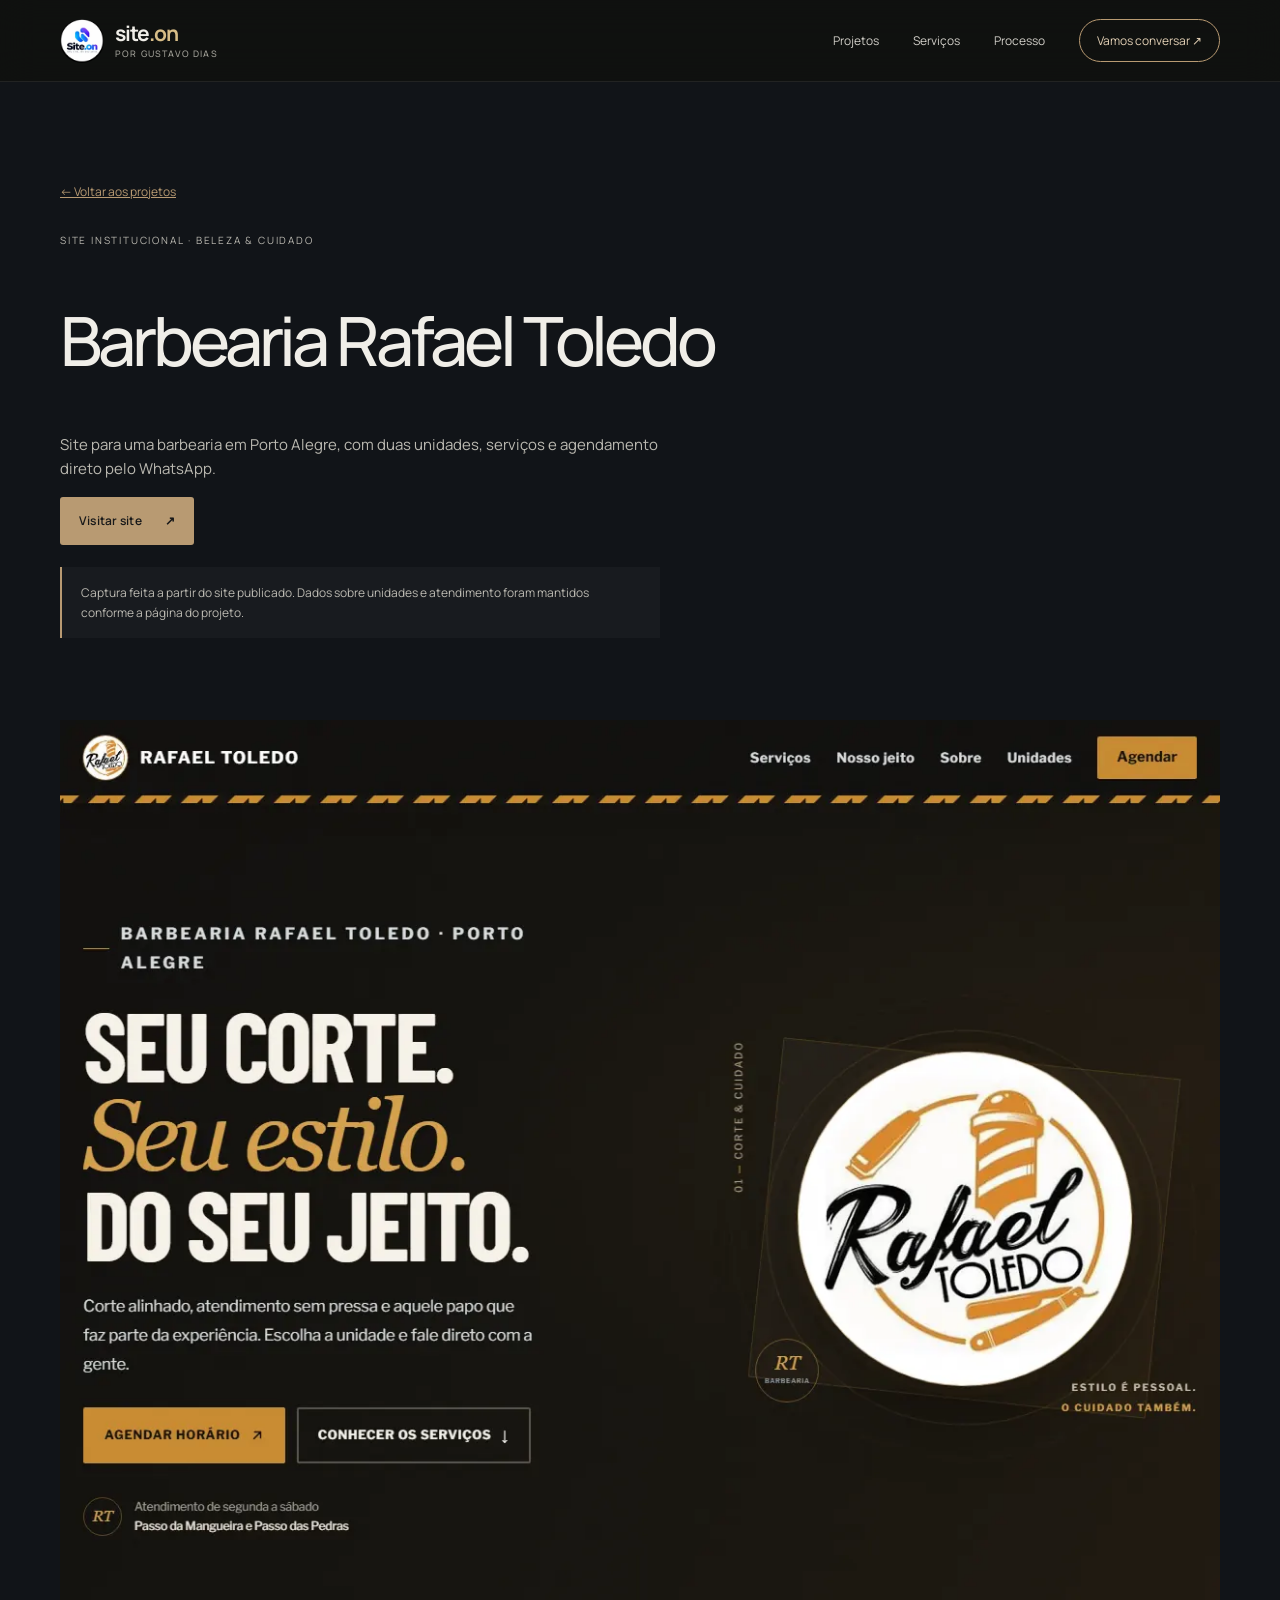
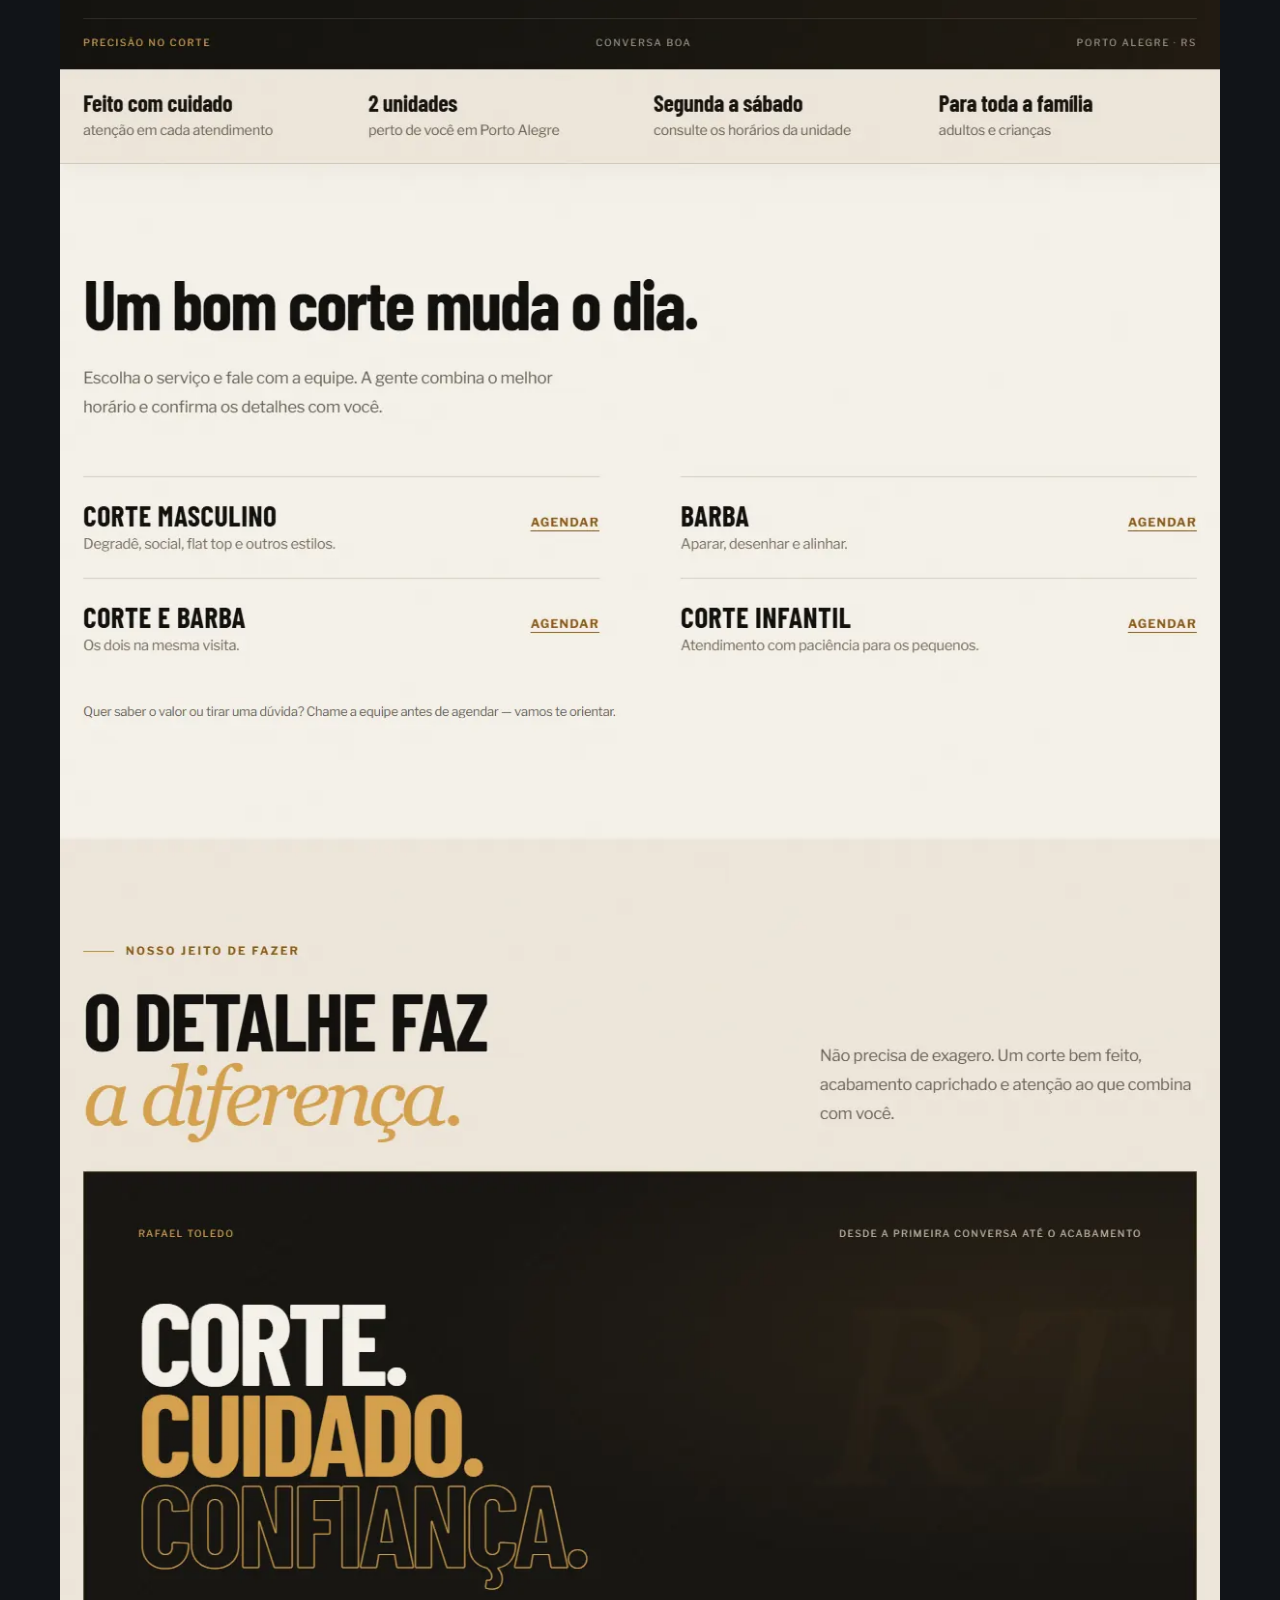
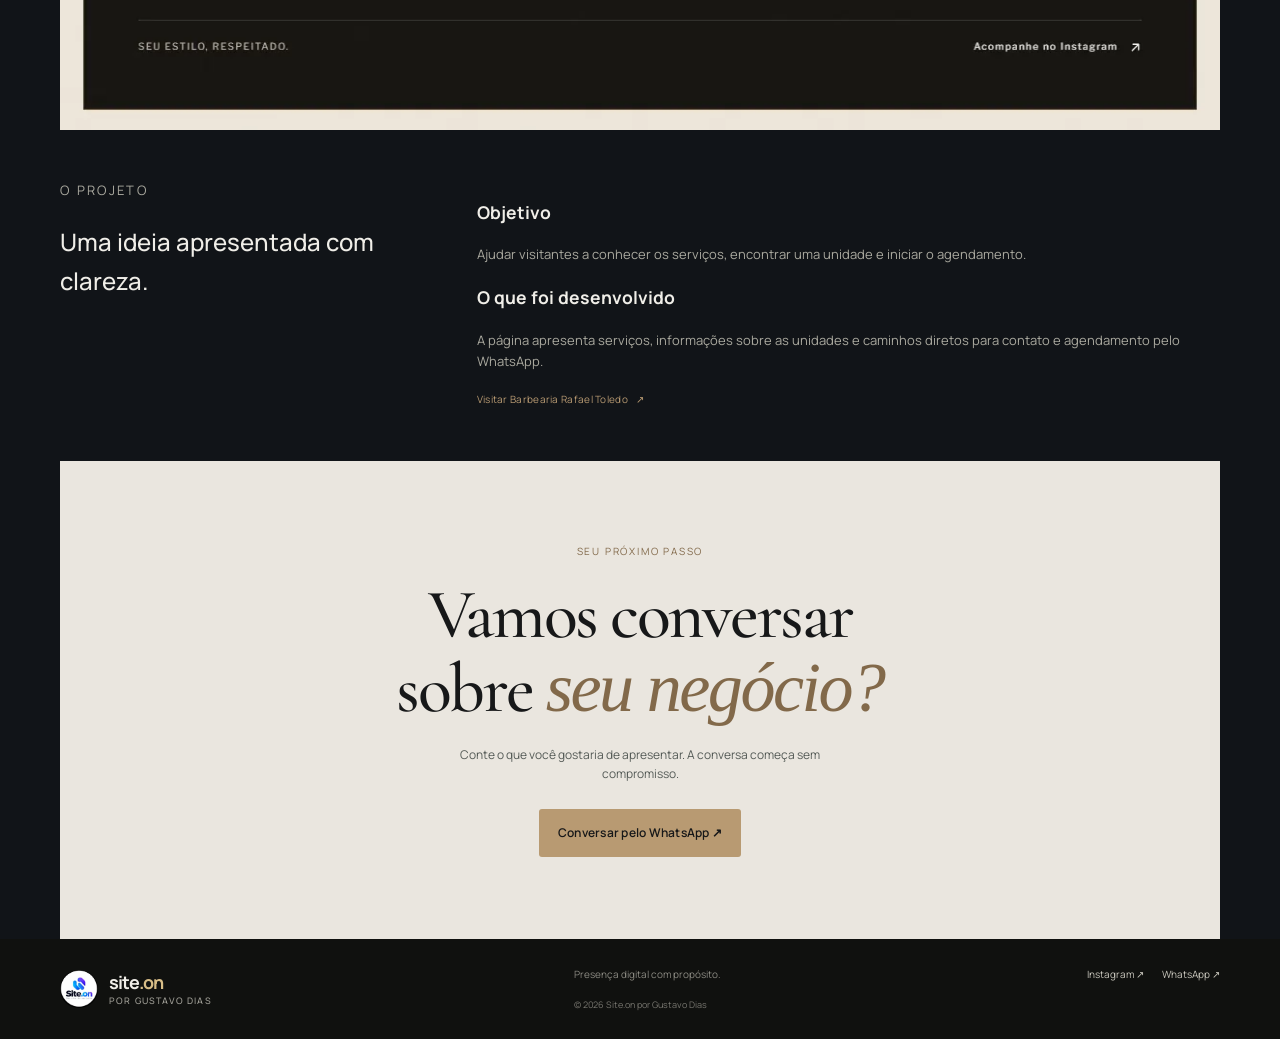
==== projetos/barbearia-rafael-toledo/index.html @ c10a837b "Update portfolio projects and visual direction" ====
<!doctype html>
<html lang="pt-BR"><head><meta charset="utf-8"><meta name="viewport" content="width=device-width,initial-scale=1"><meta name="theme-color" content="#111418"><meta name="description" content="Site para uma barbearia em Porto Alegre, com duas unidades, serviços e agendamento direto pelo WhatsApp."><meta property="og:title" content="Barbearia Rafael Toledo — Site.on por Gustavo Dias"><meta property="og:image" content="../../img/portfolio-barbearia.webp"><title>Barbearia Rafael Toledo — Site.on por Gustavo Dias</title><link rel="icon" href="../../img/logo.webp" type="image/webp"><link rel="stylesheet" href="../../css/style.css"><link rel="stylesheet" href="../../css/premium.css"></head>
<body><a class="skip" href="#conteudo">Pular para o conteúdo</a><header class="header"><div class="container nav"><a class="brand" href="../../" aria-label="Site.on por Gustavo Dias, início"><img src="../../img/logo.webp" alt="" width="44" height="44"><span>site<span class="accent">.on</span><small>por Gustavo Dias</small></span></a><button class="menu-toggle" aria-expanded="false" aria-controls="navigation">Menu <span aria-hidden="true">☰</span></button><nav id="navigation" aria-label="Navegação principal"><a href="../../#projetos">Projetos</a><a href="../../#servicos">Serviços</a><a href="../../#processo">Processo</a><a class="nav-cta" href="https://wa.me/5551995118200?text=Ol%C3%A1%2C%20Gustavo!%20Quero%20conversar%20sobre%20um%20site." target="_blank" rel="noopener">Vamos conversar ↗</a></nav></div></header>
<main id="conteudo"><section class="detail-hero"><div class="container"><a class="detail-back" href="../../#projetos">← Voltar aos projetos</a><p class="eyebrow">Site institucional · beleza &amp; cuidado</p><h1>Barbearia Rafael Toledo</h1><p>Site para uma barbearia em Porto Alegre, com duas unidades, serviços e agendamento direto pelo WhatsApp.</p><a class="button button-light" href="https://gusdias-coder.github.io/barbearia-rafael-toledo/" target="_blank" rel="noopener noreferrer">Visitar site <span aria-hidden="true">↗</span></a><p class="detail-note">Captura feita a partir do site publicado. Dados sobre unidades e atendimento foram mantidos conforme a página do projeto.</p></div></section><div class="container"><img class="detail-image" src="../../img/portfolio-barbearia.webp" alt="Captura da página da Barbearia Rafael Toledo: Seu corte. Seu estilo. Do seu jeito." loading="eager"><section class="detail-info"><div><p class="eyebrow">O projeto</p><h2>Uma ideia apresentada com clareza.</h2></div><div><h3>Objetivo</h3><p>Ajudar visitantes a conhecer os serviços, encontrar uma unidade e iniciar o agendamento.</p><h3>O que foi desenvolvido</h3><p>A página apresenta serviços, informações sobre as unidades e caminhos diretos para contato e agendamento pelo WhatsApp.</p><a class="text-link" href="https://gusdias-coder.github.io/barbearia-rafael-toledo/" target="_blank" rel="noopener noreferrer">Visitar Barbearia Rafael Toledo <span aria-hidden="true">↗</span></a></div></section><section class="contact"><div class="contact-inner"><p class="eyebrow">Seu próximo passo</p><h2>Vamos conversar<br>sobre <em>seu negócio?</em></h2><p>Conte o que você gostaria de apresentar. A conversa começa sem compromisso.</p><a class="button button-light" href="https://wa.me/5551995118200?text=Ol%C3%A1%2C%20Gustavo!%20Vi%20um%20projeto%20do%20seu%20portf%C3%B3lio%20e%20quero%20conversar%20sobre%20um%20site." target="_blank" rel="noopener">Conversar pelo WhatsApp ↗</a></div></section></div></main><footer class="footer"><div class="container footer-row"><a class="brand" href="../../"><img src="../../img/logo.webp" alt="" width="38" height="38"><span>site<span class="accent">.on</span><small>por Gustavo Dias</small></span></a><p>Presença digital com propósito.</p><div><a href="https://instagram.com/usesite.on" target="_blank" rel="noopener">Instagram ↗</a><a href="https://wa.me/5551995118200" target="_blank" rel="noopener">WhatsApp ↗</a></div><small>© <span id="year"></span> Site.on por Gustavo Dias</small></div></footer><script src="../../js/main.js" defer></script></body></html>
---- css/style.css ----
@font-face{font-family:Jakarta;src:url('../fonts/plus-jakarta-sans-latin.woff2') format('woff2');font-display:swap}*{box-sizing:border-box}html{scroll-behavior:smooth;scroll-padding-top:92px}body{margin:0;background:#10110f;color:#f0eee8;font-family:Jakarta,Arial,sans-serif;font-size:15px;line-height:1.65;-webkit-font-smoothing:antialiased}a{color:inherit}img{display:block;max-width:100%}.container{width:min(1160px,calc(100% - 48px));margin-inline:auto}.skip{position:absolute;left:12px;top:-60px;z-index:20;background:#fff;color:#111;padding:12px}.skip:focus{top:12px}.header{height:82px;position:sticky;top:0;z-index:10;background:rgba(16,17,15,.9);backdrop-filter:blur(18px);border-bottom:1px solid rgba(255,255,255,.08)}.nav{height:100%;display:flex;align-items:center;justify-content:space-between}.brand{display:flex;gap:11px;align-items:center;text-decoration:none;font-size:21px;font-weight:700;line-height:1.05;letter-spacing:-1px}.brand img{object-fit:contain;border-radius:50%}.brand small{display:block;margin-top:5px;color:#a09f97;font-size:9px;font-weight:500;letter-spacing:.13em;text-transform:uppercase}.accent{color:#d7bd87}.nav nav{display:flex;align-items:center;gap:34px}.nav nav a{text-decoration:none;color:#d2d0c9;font-size:12px}.nav nav a:hover,.footer a:hover,.text-link:hover{color:#d8c092}.nav nav .nav-cta{border:1px solid rgba(215,189,135,.6);border-radius:40px;padding:11px 17px;color:#ead8b6}.menu-toggle{display:none;background:none;border:0;color:white;font:inherit}.hero{position:relative;overflow:hidden;padding:86px 0 24px;background:radial-gradient(ellipse at 82% 37%,rgba(185,159,111,.11),transparent 32%),linear-gradient(145deg,#10110f 50%,#151611)}.hero-grid{min-height:510px;display:grid;grid-template-columns:1fr .88fr;align-items:center;gap:32px}.hero-copy{padding:24px 0 54px;max-width:570px}.eyebrow{font-size:10px;letter-spacing:.18em;text-transform:uppercase;color:#cbb788;margin:0 0 20px}.pulse{display:inline-block;width:7px;height:7px;margin-right:8px;border-radius:50%;background:#d3bd8e;box-shadow:0 0 12px #d3bd8e}.hero h1,.section h2,.contact h2{font-size:clamp(45px,6.2vw,77px);letter-spacing:-.065em;line-height:1.04;font-weight:500;margin:0;max-width:660px}.hero h1 em,.contact h2 em{font-family:Georgia,serif;font-weight:400;color:#d4bb89}.intro{max-width:485px;color:#c4c2ba;font-size:16px;line-height:1.8;margin:25px 0 28px}.actions{display:flex;align-items:center;gap:13px}.button{display:inline-flex;align-items:center;gap:23px;text-decoration:none;font-size:12px;font-weight:600;letter-spacing:.02em;border-radius:3px;padding:14px 19px;transition:transform .2s,background .2s}.button:hover{transform:translateY(-2px)}.button-light{background:#d8c294;color:#171713}.button-light:hover{background:#e5d4ad}.button-quiet{border:1px solid rgba(255,255,255,.2);color:#efede5}.micro{font-size:10px;color:#8e8d86;margin-top:18px}.hero-art{height:450px;position:relative}.art-orbit{position:absolute;width:370px;height:370px;border:1px solid rgba(217,194,148,.16);border-radius:50%;top:42px;left:50%;transform:translateX(-50%)}.art-orbit:before,.art-orbit:after{content:"";position:absolute;border:1px solid rgba(217,194,148,.12);border-radius:50%;inset:25px}.art-orbit:after{inset:54px}.art-note{position:absolute;z-index:2;top:121px;left:12%;width:265px;height:220px;padding:25px;background:#d6c198;color:#191915;box-shadow:0 22px 70px #0008;transform:rotate(-5deg);display:flex;flex-direction:column;justify-content:center}.note-kicker{font-size:8px;letter-spacing:.17em}.art-note strong{font-family:Georgia,serif;font-size:27px;line-height:1.1;margin-top:14px;letter-spacing:-.04em}.note-line{height:1px;background:#8b7955;width:35px;margin:16px 0 9px}.art-note small{font-size:8px;color:#4e483a}.art-screen{position:absolute;z-index:3;margin:0;width:132px;height:244px;overflow:hidden;border:5px solid #171816;border-radius:12px;box-shadow:0 20px 55px #0009;background:#282925}.art-screen img{width:100%;height:100%;object-fit:cover;object-position:top}.screen-one{right:7%;top:33px;transform:rotate(8deg)}.screen-two{right:0;bottom:8px;transform:rotate(-4deg)}.art-index{position:absolute;left:13%;bottom:29px;font-size:9px;letter-spacing:.2em;color:#9d967f}.hero-foot{display:flex;justify-content:space-between;border-top:1px solid #ffffff19;padding-top:18px;font-size:10px;color:#a7a69e}.hero-foot a{text-decoration:none;color:#d6c294}.intro-strip{background:#e8e4d9;color:#201f1b;padding:40px 0}.strip-grid{display:grid;grid-template-columns:1fr 1fr;align-items:center;gap:70px}.strip-grid p:first-child{font-family:Georgia,serif;font-size:27px;line-height:1.24;margin:0}.strip-grid p:first-child strong{font-weight:400;color:#82704f}.strip-grid p:last-child{font-size:13px;max-width:490px;margin:0;color:#5d5a51}.section{padding:100px 0}.section-head{display:flex;justify-content:space-between;align-items:end;gap:50px;margin-bottom:42px}.section-head .eyebrow{margin-bottom:14px}.section h2{font-size:clamp(38px,5vw,57px)}.section-head>p{max-width:340px;color:#aaa9a1;font-size:13px;margin:0 0 4px}.project-grid{display:grid;grid-template-columns:repeat(3,1fr);gap:42px 24px}.project-card{min-width:0}.project-image{height:320px;position:relative;overflow:hidden;display:block;text-decoration:none;background:#282722}.project-image:after{content:"";position:absolute;inset:0;background:linear-gradient(0deg,#1118,transparent 45%);pointer-events:none}.project-image img{width:100%;height:100%;object-fit:cover;object-position:top;transition:transform .5s}.project-image:hover img{transform:scale(1.035)}.tone-sand{background:#d5cab5}.tone-pink{background:#d7a7b5}.tone-olive{background:#77745d}.tone-blue{background:#968777}.tone-mono{background:#d5d4cf}.image-tag{position:absolute;z-index:2;left:17px;bottom:16px;color:white;font-size:9px;letter-spacing:.1em;text-transform:uppercase}.image-arrow{position:absolute;z-index:2;right:15px;top:15px;width:32px;height:32px;border-radius:50%;background:#f1eee6;color:#181915;display:grid;place-items:center}.project-meta{display:flex;justify-content:space-between;color:#bba77c;font-size:9px;letter-spacing:.1em;text-transform:uppercase;margin-top:17px}.project-meta span:last-child{color:#77766f}.project-card h3{font-size:20px;font-weight:500;letter-spacing:-.04em;margin:8px 0 4px}.project-card p{font-size:12px;color:#a9a8a0;line-height:1.7;max-width:340px;min-height:42px;margin:0 0 12px}.text-link{font-size:10px;text-decoration:none;color:#d5c194;letter-spacing:.03em}.text-link span{padding-left:6px}.caption{font-size:10px;color:#75756e;margin-top:25px}.promise{background:#1a1b17}.promise-grid{display:grid;grid-template-columns:.85fr 1.15fr;gap:100px}.body-copy{color:#aaa9a1;font-size:13px;max-width:390px;margin-top:22px}.benefits article{display:grid;grid-template-columns:46px 1fr;gap:14px;border-bottom:1px solid #ffffff19;padding:16px 0 18px}.benefits article:first-child{padding-top:0}.benefits article>span,.steps li>span{font-size:9px;color:#cbb788;letter-spacing:.12em}.benefits h3,.steps h3{font-size:14px;font-weight:500;margin:0 0 5px}.benefits p,.steps p{margin:0;color:#9e9d94;font-size:11px;line-height:1.75}.service-list{border-top:1px solid #ffffff23}.service-list article{display:grid;grid-template-columns:50px 1fr 28px;align-items:start;gap:18px;border-bottom:1px solid #ffffff23;padding:22px 6px}.service-list article>span:first-child{font-size:10px;color:#cbb788;padding-top:3px}.service-list h3{font-size:17px;font-weight:500;margin:0 0 4px}.service-list p{margin:0;color:#a5a49c;font-size:12px;max-width:560px}.service-symbol{color:#d2bb8b}.service-note{font-size:11px;color:#aaa9a1;margin-top:23px}.service-note a{color:#d5c194}.process{background:#1a1b17}.steps{display:grid;grid-template-columns:repeat(4,1fr);gap:24px;list-style:none;margin:0;padding:0}.steps li{border-top:1px solid #cbb788;padding:17px 9px 10px 0}.steps h3{margin-top:21px}.process-foot{font-size:10px;color:#83827b;margin-top:27px}.about-panel{background:#e7e3d9;color:#26251f;padding:54px 58px;display:grid;grid-template-columns:190px 1fr;gap:65px;align-items:center}.about-mark{width:150px;height:150px;border:1px solid #b5a47f;border-radius:50%;display:grid;place-items:center;font-family:Georgia,serif;font-size:64px;color:#665b44;position:relative}.about-mark span{color:#bc9c5c}.about-panel .eyebrow{color:#83734f}.about-panel h2{font-size:42px}.about-panel p:not(.eyebrow){max-width:620px;color:#615f57;font-size:12px;line-height:1.9}.about-panel .text-link{color:#6d5d3f}.faq-grid{display:grid;grid-template-columns:.75fr 1.25fr;gap:90px}.questions details{border-bottom:1px solid #ffffff24;padding:17px 0}.questions details:first-child{border-top:1px solid #ffffff24}.questions summary{list-style:none;cursor:pointer;display:flex;justify-content:space-between;gap:24px;font-size:12px}.questions summary::-webkit-details-marker{display:none}.questions summary span{color:#d4bc8c;font-size:17px;line-height:1}.questions details[open] summary span{transform:rotate(45deg)}.questions details p{max-width:620px;margin:12px 25px 2px 0;color:#a4a39b;font-size:11px;line-height:1.8}.contact{background:#d7c397;color:#1e1d18;padding:82px 0}.contact-inner{text-align:center}.contact .eyebrow{color:#716143}.contact h2{font-size:clamp(44px,6vw,70px);margin:0 auto}.contact h2 em{color:#68583b}.contact-inner>p:not(.eyebrow){font-size:12px;color:#504a3d;max-width:390px;margin:19px auto 25px}.contact .button{margin:0 auto}.contact-inner>small{display:block;font-size:9px;color:#635b49;margin-top:18px}.footer{padding:27px 0;background:#10110f}.footer-row{display:grid;grid-template-columns:1fr 1fr auto;align-items:center;gap:15px}.footer .brand{grid-row:span 2;font-size:18px}.footer-row>p{font-size:10px;color:#8c8b83;margin:0}.footer-row>div{display:flex;gap:18px;justify-content:end}.footer-row>div a{font-size:10px;text-decoration:none;color:#c9c7bd}.footer-row>small{font-size:9px;color:#77766f;grid-column:2/4}.detail-hero{padding:70px 0}.detail-hero h1{font-size:clamp(42px,6vw,68px);letter-spacing:-.06em;line-height:1.05;font-weight:500}.detail-hero p{max-width:600px;color:#bbb9b1}.detail-image{width:100%;height:min(72vh,740px);object-fit:contain;background:#1b1c18}.detail-info{display:grid;grid-template-columns:1fr 2fr;gap:45px;padding:50px 0}.detail-info h2{font-size:24px;font-weight:500}.detail-info p{font-size:13px;color:#aaa99f}.detail-back{margin:30px 0;display:inline-block;color:#d8c294;font-size:12px}
@media(max-width:800px){.container{width:min(100% - 36px,600px)}.header{height:70px}.menu-toggle{display:block}.nav nav{display:none;position:absolute;left:0;right:0;top:69px;background:#151612;padding:20px 24px 26px;flex-direction:column;align-items:stretch;gap:18px;border-bottom:1px solid #ffffff1f}.nav nav.is-open{display:flex}.nav nav .nav-cta{text-align:center}.hero{padding-top:48px}.hero-grid{grid-template-columns:1fr;gap:0}.hero-copy{padding:15px 0 0}.hero h1{font-size:clamp(45px,11vw,68px)}.intro{font-size:14px}.hero-art{height:330px;margin:8px auto 0;width:min(100%,430px)}.art-orbit{width:280px;height:280px;top:25px}.art-note{top:81px;left:7%;width:215px;height:183px;padding:20px}.art-note strong{font-size:23px}.art-screen{width:103px;height:190px}.screen-one{right:5%;top:20px}.screen-two{right:0;bottom:9px}.art-index{left:8%;bottom:13px}.hero-foot{font-size:9px}.strip-grid{grid-template-columns:1fr;gap:12px}.section{padding:72px 0}.section-head{display:block;margin-bottom:30px}.section-head>p{margin-top:16px}.project-grid{grid-template-columns:repeat(2,1fr);gap:28px 15px}.project-image{height:250px}.project-card h3{font-size:17px}.promise-grid,.faq-grid{grid-template-columns:1fr;gap:32px}.steps{grid-template-columns:repeat(2,1fr);gap:18px}.about-panel{grid-template-columns:1fr;gap:24px;padding:34px 28px}.about-mark{width:100px;height:100px;font-size:45px}.about-panel h2{font-size:35px}.footer-row{grid-template-columns:1fr 1fr}.footer .brand{grid-row:auto}.footer-row>small{grid-column:1/3}.footer-row>div{justify-content:start}.detail-info{grid-template-columns:1fr;gap:5px}}
@media(max-width:480px){.container{width:calc(100% - 32px)}.hero h1{font-size:45px}.actions{align-items:stretch;flex-direction:column;width:max-content}.button{justify-content:space-between}.hero-foot span{max-width:52%}.hero-foot a{text-align:right}.project-grid{grid-template-columns:1fr}.project-image{height:300px}.project-card p{min-height:0}.steps{grid-template-columns:1fr 1fr;gap:14px}.steps h3{font-size:12px}.strip-grid p:first-child{font-size:24px}.footer-row{grid-template-columns:1fr}.footer-row>small{grid-column:auto}.footer-row>div{justify-content:start}.contact{padding:67px 0}}
@media(prefers-reduced-motion:reduce){*,*::before,*::after{scroll-behavior:auto!important;transition:none!important}}
---- css/premium.css ----
@import url('https://fonts.googleapis.com/css2?family=Cormorant+Garamond:ital,wght@0,400;0,500;1,400&family=Manrope:wght@400;500;600;700&display=swap');
:root{--ink:#111418;--paper:#eae6df;--gold:#b89a72;--mineral:#777c78}
body{background:var(--ink);font-family:Manrope,Arial,sans-serif}
.brand,.nav nav a,.button,.eyebrow,.micro,.project-meta,.image-tag,.text-link,.caption,.service-note,.process-foot,.questions summary,.contact-inner>small,.footer-row>small{font-family:Manrope,Arial,sans-serif}
.hero{background:radial-gradient(ellipse at 82% 37%,rgba(184,154,114,.13),transparent 34%),linear-gradient(145deg,#111418 48%,#191a1b)}
.hero h1,.section h2,.contact h2,.art-note strong,.about-mark{font-family:'Cormorant Garamond',Georgia,serif;font-weight:500;letter-spacing:-.035em}
.hero h1 em,.contact h2 em{color:var(--gold)}
.eyebrow,.text-link,.project-meta,.service-symbol,.benefits article>span,.steps li>span{color:var(--gold)}
.button-light{background:var(--gold);color:#171819}.button-light:hover{background:#c7ad8b}
.nav nav .nav-cta{border-color:#b89a72;color:#e2d0b5}
.art-note{background:#eae6df;color:#171819}.art-note small{color:#565a56}
.intro-strip,.about-panel{background:var(--paper);color:#171819}
.strip-grid p:first-child strong{color:#887252}.strip-grid p:last-child,.about-panel p:not(.eyebrow){color:#555b57}
.project-image{background:#25282a}.project-image:after{background:linear-gradient(0deg,#111a,transparent 48%)}
.about-mark{border-color:var(--gold);color:#554b3b}.about-mark span{color:var(--gold)}
.about-panel .eyebrow,.about-panel .text-link{color:#82694a}
.contact{background:var(--paper);color:#171819}.contact .eyebrow{color:#82694a}.contact h2 em{color:#82694a}.contact-inner>p:not(.eyebrow),.contact-inner>small{color:#555b57}
.service-note a{color:var(--gold)}
.detail-hero .detail-back{color:var(--gold)}.detail-image{background:#191b1d}
.detail-note{padding:16px 19px;margin-top:22px;border-left:2px solid var(--gold);background:#ffffff08;color:#d0cec6;font-size:12px;max-width:720px}
.project-grid{grid-template-columns:repeat(2,minmax(0,1fr));gap:44px 26px}.project-image{height:420px}.project-card h3{font-size:23px}.project-card p{font-size:13px;min-height:45px}
.steps{grid-template-columns:repeat(5,minmax(0,1fr));gap:18px}.detail-image{height:auto;max-height:none;object-fit:initial}.detail-image.detail-portrait{width:min(480px,100%);margin-inline:auto;background:transparent}
@media(max-width:800px){.project-image{height:310px}.project-card h3{font-size:20px}}
@media(max-width:560px){.project-grid{grid-template-columns:1fr}.project-image{height:340px}.project-card p{min-height:0}.section h2{font-size:46px}}
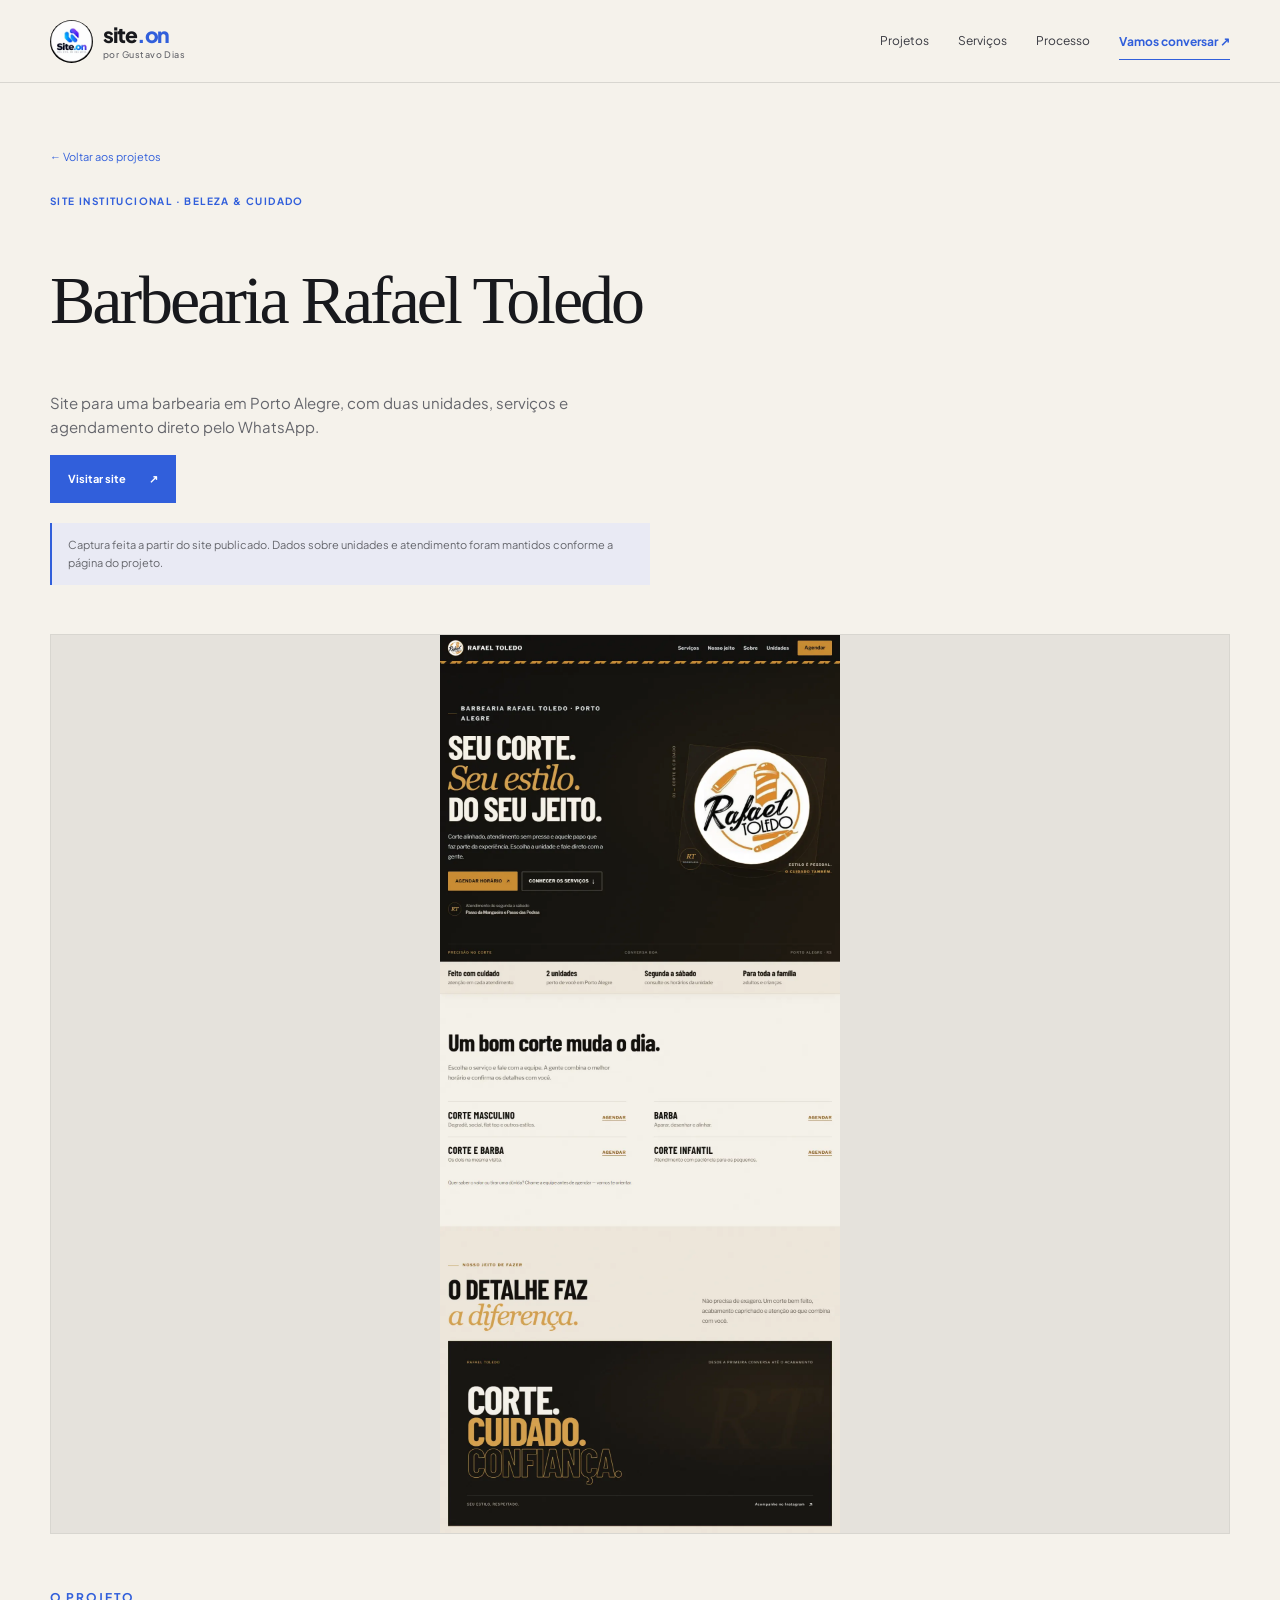
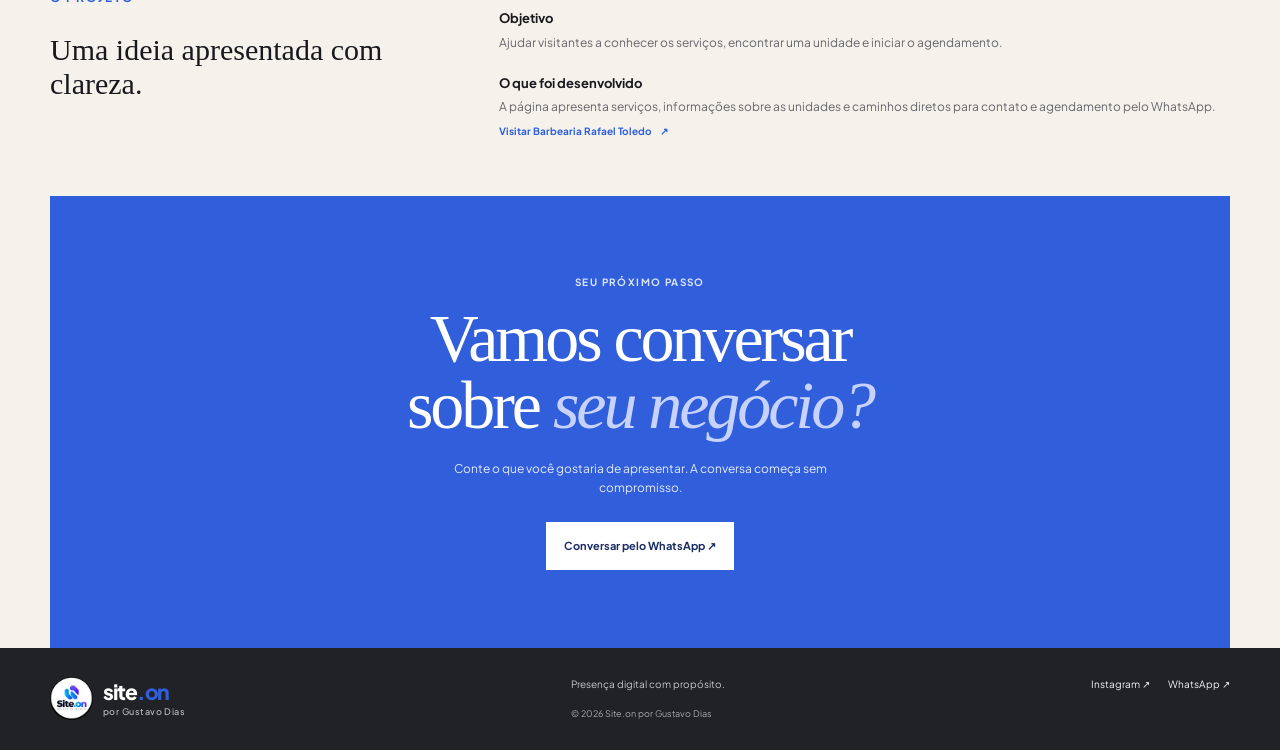
==== commit 3339e83c: "Refine portfolio with a more personal editorial direction" ====
--- a/projetos/barbearia-rafael-toledo/index.html
+++ b/projetos/barbearia-rafael-toledo/index.html
@@ -1,4 +1,4 @@
 <!doctype html>
-<html lang="pt-BR"><head><meta charset="utf-8"><meta name="viewport" content="width=device-width,initial-scale=1"><meta name="theme-color" content="#111418"><meta name="description" content="Site para uma barbearia em Porto Alegre, com duas unidades, serviços e agendamento direto pelo WhatsApp."><meta property="og:title" content="Barbearia Rafael Toledo — Site.on por Gustavo Dias"><meta property="og:image" content="../../img/portfolio-barbearia.webp"><title>Barbearia Rafael Toledo — Site.on por Gustavo Dias</title><link rel="icon" href="../../img/logo.webp" type="image/webp"><link rel="stylesheet" href="../../css/style.css"><link rel="stylesheet" href="../../css/premium.css"></head>
+<html lang="pt-BR"><head><meta charset="utf-8"><meta name="viewport" content="width=device-width,initial-scale=1"><meta name="theme-color" content="#111418"><meta name="description" content="Site para uma barbearia em Porto Alegre, com duas unidades, serviços e agendamento direto pelo WhatsApp."><meta property="og:title" content="Barbearia Rafael Toledo — Site.on por Gustavo Dias"><meta property="og:image" content="../../img/portfolio-barbearia.webp"><title>Barbearia Rafael Toledo — Site.on por Gustavo Dias</title><link rel="icon" href="../../img/logo.webp" type="image/webp"><link rel="stylesheet" href="../../css/style.css"></head>
 <body><a class="skip" href="#conteudo">Pular para o conteúdo</a><header class="header"><div class="container nav"><a class="brand" href="../../" aria-label="Site.on por Gustavo Dias, início"><img src="../../img/logo.webp" alt="" width="44" height="44"><span>site<span class="accent">.on</span><small>por Gustavo Dias</small></span></a><button class="menu-toggle" aria-expanded="false" aria-controls="navigation">Menu <span aria-hidden="true">☰</span></button><nav id="navigation" aria-label="Navegação principal"><a href="../../#projetos">Projetos</a><a href="../../#servicos">Serviços</a><a href="../../#processo">Processo</a><a class="nav-cta" href="https://wa.me/5551995118200?text=Ol%C3%A1%2C%20Gustavo!%20Quero%20conversar%20sobre%20um%20site." target="_blank" rel="noopener">Vamos conversar ↗</a></nav></div></header>
 <main id="conteudo"><section class="detail-hero"><div class="container"><a class="detail-back" href="../../#projetos">← Voltar aos projetos</a><p class="eyebrow">Site institucional · beleza &amp; cuidado</p><h1>Barbearia Rafael Toledo</h1><p>Site para uma barbearia em Porto Alegre, com duas unidades, serviços e agendamento direto pelo WhatsApp.</p><a class="button button-light" href="https://gusdias-coder.github.io/barbearia-rafael-toledo/" target="_blank" rel="noopener noreferrer">Visitar site <span aria-hidden="true">↗</span></a><p class="detail-note">Captura feita a partir do site publicado. Dados sobre unidades e atendimento foram mantidos conforme a página do projeto.</p></div></section><div class="container"><img class="detail-image" src="../../img/portfolio-barbearia.webp" alt="Captura da página da Barbearia Rafael Toledo: Seu corte. Seu estilo. Do seu jeito." loading="eager"><section class="detail-info"><div><p class="eyebrow">O projeto</p><h2>Uma ideia apresentada com clareza.</h2></div><div><h3>Objetivo</h3><p>Ajudar visitantes a conhecer os serviços, encontrar uma unidade e iniciar o agendamento.</p><h3>O que foi desenvolvido</h3><p>A página apresenta serviços, informações sobre as unidades e caminhos diretos para contato e agendamento pelo WhatsApp.</p><a class="text-link" href="https://gusdias-coder.github.io/barbearia-rafael-toledo/" target="_blank" rel="noopener noreferrer">Visitar Barbearia Rafael Toledo <span aria-hidden="true">↗</span></a></div></section><section class="contact"><div class="contact-inner"><p class="eyebrow">Seu próximo passo</p><h2>Vamos conversar<br>sobre <em>seu negócio?</em></h2><p>Conte o que você gostaria de apresentar. A conversa começa sem compromisso.</p><a class="button button-light" href="https://wa.me/5551995118200?text=Ol%C3%A1%2C%20Gustavo!%20Vi%20um%20projeto%20do%20seu%20portf%C3%B3lio%20e%20quero%20conversar%20sobre%20um%20site." target="_blank" rel="noopener">Conversar pelo WhatsApp ↗</a></div></section></div></main><footer class="footer"><div class="container footer-row"><a class="brand" href="../../"><img src="../../img/logo.webp" alt="" width="38" height="38"><span>site<span class="accent">.on</span><small>por Gustavo Dias</small></span></a><p>Presença digital com propósito.</p><div><a href="https://instagram.com/usesite.on" target="_blank" rel="noopener">Instagram ↗</a><a href="https://wa.me/5551995118200" target="_blank" rel="noopener">WhatsApp ↗</a></div><small>© <span id="year"></span> Site.on por Gustavo Dias</small></div></footer><script src="../../js/main.js" defer></script></body></html>
--- a/css/style.css
+++ b/css/style.css
@@ -1,4 +1,18 @@
-@font-face{font-family:Jakarta;src:url('../fonts/plus-jakarta-sans-latin.woff2') format('woff2');font-display:swap}*{box-sizing:border-box}html{scroll-behavior:smooth;scroll-padding-top:92px}body{margin:0;background:#10110f;color:#f0eee8;font-family:Jakarta,Arial,sans-serif;font-size:15px;line-height:1.65;-webkit-font-smoothing:antialiased}a{color:inherit}img{display:block;max-width:100%}.container{width:min(1160px,calc(100% - 48px));margin-inline:auto}.skip{position:absolute;left:12px;top:-60px;z-index:20;background:#fff;color:#111;padding:12px}.skip:focus{top:12px}.header{height:82px;position:sticky;top:0;z-index:10;background:rgba(16,17,15,.9);backdrop-filter:blur(18px);border-bottom:1px solid rgba(255,255,255,.08)}.nav{height:100%;display:flex;align-items:center;justify-content:space-between}.brand{display:flex;gap:11px;align-items:center;text-decoration:none;font-size:21px;font-weight:700;line-height:1.05;letter-spacing:-1px}.brand img{object-fit:contain;border-radius:50%}.brand small{display:block;margin-top:5px;color:#a09f97;font-size:9px;font-weight:500;letter-spacing:.13em;text-transform:uppercase}.accent{color:#d7bd87}.nav nav{display:flex;align-items:center;gap:34px}.nav nav a{text-decoration:none;color:#d2d0c9;font-size:12px}.nav nav a:hover,.footer a:hover,.text-link:hover{color:#d8c092}.nav nav .nav-cta{border:1px solid rgba(215,189,135,.6);border-radius:40px;padding:11px 17px;color:#ead8b6}.menu-toggle{display:none;background:none;border:0;color:white;font:inherit}.hero{position:relative;overflow:hidden;padding:86px 0 24px;background:radial-gradient(ellipse at 82% 37%,rgba(185,159,111,.11),transparent 32%),linear-gradient(145deg,#10110f 50%,#151611)}.hero-grid{min-height:510px;display:grid;grid-template-columns:1fr .88fr;align-items:center;gap:32px}.hero-copy{padding:24px 0 54px;max-width:570px}.eyebrow{font-size:10px;letter-spacing:.18em;text-transform:uppercase;color:#cbb788;margin:0 0 20px}.pulse{display:inline-block;width:7px;height:7px;margin-right:8px;border-radius:50%;background:#d3bd8e;box-shadow:0 0 12px #d3bd8e}.hero h1,.section h2,.contact h2{font-size:clamp(45px,6.2vw,77px);letter-spacing:-.065em;line-height:1.04;font-weight:500;margin:0;max-width:660px}.hero h1 em,.contact h2 em{font-family:Georgia,serif;font-weight:400;color:#d4bb89}.intro{max-width:485px;color:#c4c2ba;font-size:16px;line-height:1.8;margin:25px 0 28px}.actions{display:flex;align-items:center;gap:13px}.button{display:inline-flex;align-items:center;gap:23px;text-decoration:none;font-size:12px;font-weight:600;letter-spacing:.02em;border-radius:3px;padding:14px 19px;transition:transform .2s,background .2s}.button:hover{transform:translateY(-2px)}.button-light{background:#d8c294;color:#171713}.button-light:hover{background:#e5d4ad}.button-quiet{border:1px solid rgba(255,255,255,.2);color:#efede5}.micro{font-size:10px;color:#8e8d86;margin-top:18px}.hero-art{height:450px;position:relative}.art-orbit{position:absolute;width:370px;height:370px;border:1px solid rgba(217,194,148,.16);border-radius:50%;top:42px;left:50%;transform:translateX(-50%)}.art-orbit:before,.art-orbit:after{content:"";position:absolute;border:1px solid rgba(217,194,148,.12);border-radius:50%;inset:25px}.art-orbit:after{inset:54px}.art-note{position:absolute;z-index:2;top:121px;left:12%;width:265px;height:220px;padding:25px;background:#d6c198;color:#191915;box-shadow:0 22px 70px #0008;transform:rotate(-5deg);display:flex;flex-direction:column;justify-content:center}.note-kicker{font-size:8px;letter-spacing:.17em}.art-note strong{font-family:Georgia,serif;font-size:27px;line-height:1.1;margin-top:14px;letter-spacing:-.04em}.note-line{height:1px;background:#8b7955;width:35px;margin:16px 0 9px}.art-note small{font-size:8px;color:#4e483a}.art-screen{position:absolute;z-index:3;margin:0;width:132px;height:244px;overflow:hidden;border:5px solid #171816;border-radius:12px;box-shadow:0 20px 55px #0009;background:#282925}.art-screen img{width:100%;height:100%;object-fit:cover;object-position:top}.screen-one{right:7%;top:33px;transform:rotate(8deg)}.screen-two{right:0;bottom:8px;transform:rotate(-4deg)}.art-index{position:absolute;left:13%;bottom:29px;font-size:9px;letter-spacing:.2em;color:#9d967f}.hero-foot{display:flex;justify-content:space-between;border-top:1px solid #ffffff19;padding-top:18px;font-size:10px;color:#a7a69e}.hero-foot a{text-decoration:none;color:#d6c294}.intro-strip{background:#e8e4d9;color:#201f1b;padding:40px 0}.strip-grid{display:grid;grid-template-columns:1fr 1fr;align-items:center;gap:70px}.strip-grid p:first-child{font-family:Georgia,serif;font-size:27px;line-height:1.24;margin:0}.strip-grid p:first-child strong{font-weight:400;color:#82704f}.strip-grid p:last-child{font-size:13px;max-width:490px;margin:0;color:#5d5a51}.section{padding:100px 0}.section-head{display:flex;justify-content:space-between;align-items:end;gap:50px;margin-bottom:42px}.section-head .eyebrow{margin-bottom:14px}.section h2{font-size:clamp(38px,5vw,57px)}.section-head>p{max-width:340px;color:#aaa9a1;font-size:13px;margin:0 0 4px}.project-grid{display:grid;grid-template-columns:repeat(3,1fr);gap:42px 24px}.project-card{min-width:0}.project-image{height:320px;position:relative;overflow:hidden;display:block;text-decoration:none;background:#282722}.project-image:after{content:"";position:absolute;inset:0;background:linear-gradient(0deg,#1118,transparent 45%);pointer-events:none}.project-image img{width:100%;height:100%;object-fit:cover;object-position:top;transition:transform .5s}.project-image:hover img{transform:scale(1.035)}.tone-sand{background:#d5cab5}.tone-pink{background:#d7a7b5}.tone-olive{background:#77745d}.tone-blue{background:#968777}.tone-mono{background:#d5d4cf}.image-tag{position:absolute;z-index:2;left:17px;bottom:16px;color:white;font-size:9px;letter-spacing:.1em;text-transform:uppercase}.image-arrow{position:absolute;z-index:2;right:15px;top:15px;width:32px;height:32px;border-radius:50%;background:#f1eee6;color:#181915;display:grid;place-items:center}.project-meta{display:flex;justify-content:space-between;color:#bba77c;font-size:9px;letter-spacing:.1em;text-transform:uppercase;margin-top:17px}.project-meta span:last-child{color:#77766f}.project-card h3{font-size:20px;font-weight:500;letter-spacing:-.04em;margin:8px 0 4px}.project-card p{font-size:12px;color:#a9a8a0;line-height:1.7;max-width:340px;min-height:42px;margin:0 0 12px}.text-link{font-size:10px;text-decoration:none;color:#d5c194;letter-spacing:.03em}.text-link span{padding-left:6px}.caption{font-size:10px;color:#75756e;margin-top:25px}.promise{background:#1a1b17}.promise-grid{display:grid;grid-template-columns:.85fr 1.15fr;gap:100px}.body-copy{color:#aaa9a1;font-size:13px;max-width:390px;margin-top:22px}.benefits article{display:grid;grid-template-columns:46px 1fr;gap:14px;border-bottom:1px solid #ffffff19;padding:16px 0 18px}.benefits article:first-child{padding-top:0}.benefits article>span,.steps li>span{font-size:9px;color:#cbb788;letter-spacing:.12em}.benefits h3,.steps h3{font-size:14px;font-weight:500;margin:0 0 5px}.benefits p,.steps p{margin:0;color:#9e9d94;font-size:11px;line-height:1.75}.service-list{border-top:1px solid #ffffff23}.service-list article{display:grid;grid-template-columns:50px 1fr 28px;align-items:start;gap:18px;border-bottom:1px solid #ffffff23;padding:22px 6px}.service-list article>span:first-child{font-size:10px;color:#cbb788;padding-top:3px}.service-list h3{font-size:17px;font-weight:500;margin:0 0 4px}.service-list p{margin:0;color:#a5a49c;font-size:12px;max-width:560px}.service-symbol{color:#d2bb8b}.service-note{font-size:11px;color:#aaa9a1;margin-top:23px}.service-note a{color:#d5c194}.process{background:#1a1b17}.steps{display:grid;grid-template-columns:repeat(4,1fr);gap:24px;list-style:none;margin:0;padding:0}.steps li{border-top:1px solid #cbb788;padding:17px 9px 10px 0}.steps h3{margin-top:21px}.process-foot{font-size:10px;color:#83827b;margin-top:27px}.about-panel{background:#e7e3d9;color:#26251f;padding:54px 58px;display:grid;grid-template-columns:190px 1fr;gap:65px;align-items:center}.about-mark{width:150px;height:150px;border:1px solid #b5a47f;border-radius:50%;display:grid;place-items:center;font-family:Georgia,serif;font-size:64px;color:#665b44;position:relative}.about-mark span{color:#bc9c5c}.about-panel .eyebrow{color:#83734f}.about-panel h2{font-size:42px}.about-panel p:not(.eyebrow){max-width:620px;color:#615f57;font-size:12px;line-height:1.9}.about-panel .text-link{color:#6d5d3f}.faq-grid{display:grid;grid-template-columns:.75fr 1.25fr;gap:90px}.questions details{border-bottom:1px solid #ffffff24;padding:17px 0}.questions details:first-child{border-top:1px solid #ffffff24}.questions summary{list-style:none;cursor:pointer;display:flex;justify-content:space-between;gap:24px;font-size:12px}.questions summary::-webkit-details-marker{display:none}.questions summary span{color:#d4bc8c;font-size:17px;line-height:1}.questions details[open] summary span{transform:rotate(45deg)}.questions details p{max-width:620px;margin:12px 25px 2px 0;color:#a4a39b;font-size:11px;line-height:1.8}.contact{background:#d7c397;color:#1e1d18;padding:82px 0}.contact-inner{text-align:center}.contact .eyebrow{color:#716143}.contact h2{font-size:clamp(44px,6vw,70px);margin:0 auto}.contact h2 em{color:#68583b}.contact-inner>p:not(.eyebrow){font-size:12px;color:#504a3d;max-width:390px;margin:19px auto 25px}.contact .button{margin:0 auto}.contact-inner>small{display:block;font-size:9px;color:#635b49;margin-top:18px}.footer{padding:27px 0;background:#10110f}.footer-row{display:grid;grid-template-columns:1fr 1fr auto;align-items:center;gap:15px}.footer .brand{grid-row:span 2;font-size:18px}.footer-row>p{font-size:10px;color:#8c8b83;margin:0}.footer-row>div{display:flex;gap:18px;justify-content:end}.footer-row>div a{font-size:10px;text-decoration:none;color:#c9c7bd}.footer-row>small{font-size:9px;color:#77766f;grid-column:2/4}.detail-hero{padding:70px 0}.detail-hero h1{font-size:clamp(42px,6vw,68px);letter-spacing:-.06em;line-height:1.05;font-weight:500}.detail-hero p{max-width:600px;color:#bbb9b1}.detail-image{width:100%;height:min(72vh,740px);object-fit:contain;background:#1b1c18}.detail-info{display:grid;grid-template-columns:1fr 2fr;gap:45px;padding:50px 0}.detail-info h2{font-size:24px;font-weight:500}.detail-info p{font-size:13px;color:#aaa99f}.detail-back{margin:30px 0;display:inline-block;color:#d8c294;font-size:12px}
-@media(max-width:800px){.container{width:min(100% - 36px,600px)}.header{height:70px}.menu-toggle{display:block}.nav nav{display:none;position:absolute;left:0;right:0;top:69px;background:#151612;padding:20px 24px 26px;flex-direction:column;align-items:stretch;gap:18px;border-bottom:1px solid #ffffff1f}.nav nav.is-open{display:flex}.nav nav .nav-cta{text-align:center}.hero{padding-top:48px}.hero-grid{grid-template-columns:1fr;gap:0}.hero-copy{padding:15px 0 0}.hero h1{font-size:clamp(45px,11vw,68px)}.intro{font-size:14px}.hero-art{height:330px;margin:8px auto 0;width:min(100%,430px)}.art-orbit{width:280px;height:280px;top:25px}.art-note{top:81px;left:7%;width:215px;height:183px;padding:20px}.art-note strong{font-size:23px}.art-screen{width:103px;height:190px}.screen-one{right:5%;top:20px}.screen-two{right:0;bottom:9px}.art-index{left:8%;bottom:13px}.hero-foot{font-size:9px}.strip-grid{grid-template-columns:1fr;gap:12px}.section{padding:72px 0}.section-head{display:block;margin-bottom:30px}.section-head>p{margin-top:16px}.project-grid{grid-template-columns:repeat(2,1fr);gap:28px 15px}.project-image{height:250px}.project-card h3{font-size:17px}.promise-grid,.faq-grid{grid-template-columns:1fr;gap:32px}.steps{grid-template-columns:repeat(2,1fr);gap:18px}.about-panel{grid-template-columns:1fr;gap:24px;padding:34px 28px}.about-mark{width:100px;height:100px;font-size:45px}.about-panel h2{font-size:35px}.footer-row{grid-template-columns:1fr 1fr}.footer .brand{grid-row:auto}.footer-row>small{grid-column:1/3}.footer-row>div{justify-content:start}.detail-info{grid-template-columns:1fr;gap:5px}}
-@media(max-width:480px){.container{width:calc(100% - 32px)}.hero h1{font-size:45px}.actions{align-items:stretch;flex-direction:column;width:max-content}.button{justify-content:space-between}.hero-foot span{max-width:52%}.hero-foot a{text-align:right}.project-grid{grid-template-columns:1fr}.project-image{height:300px}.project-card p{min-height:0}.steps{grid-template-columns:1fr 1fr;gap:14px}.steps h3{font-size:12px}.strip-grid p:first-child{font-size:24px}.footer-row{grid-template-columns:1fr}.footer-row>small{grid-column:auto}.footer-row>div{justify-content:start}.contact{padding:67px 0}}
+@font-face{font-family:Jakarta;src:url('../fonts/plus-jakarta-sans-latin.woff2') format('woff2');font-display:swap}
+:root{--paper:#f5f2eb;--white:#fffefa;--ink:#18191d;--muted:#65666c;--line:#d8d6d0;--blue:#315fdb;--violet:#7247d9;--pale:#e7e9f7;--serif:Georgia,'Times New Roman',serif;--sans:Jakarta,Arial,sans-serif}
+*{box-sizing:border-box}html{scroll-behavior:smooth;scroll-padding-top:86px}body{margin:0;background:var(--paper);color:var(--ink);font:15px/1.65 var(--sans);-webkit-font-smoothing:antialiased}a{color:inherit}img{display:block;max-width:100%}button{font:inherit}.container{width:min(1180px,calc(100% - 64px));margin-inline:auto}.skip{position:absolute;top:-60px;left:12px;z-index:30;padding:12px;background:#fff;color:#111}.skip:focus{top:12px}
+.header{position:sticky;top:0;z-index:20;background:rgba(245,242,235,.96);border-bottom:1px solid var(--line)}.nav{min-height:82px;display:flex;align-items:center;justify-content:space-between;gap:30px}.brand{display:flex;align-items:center;gap:10px;text-decoration:none;font-weight:800;font-size:21px;line-height:1;letter-spacing:-1.1px}.brand img{width:43px;height:43px;object-fit:contain;border-radius:50%}.brand small{display:block;margin-top:5px;font-size:9px;letter-spacing:.05em;color:var(--muted);font-weight:500}.accent{color:var(--blue)}.nav nav{display:flex;align-items:center;gap:29px}.nav nav a{font-size:12px;text-decoration:none;color:#383940}.nav nav a:hover,.footer a:hover,.text-link:hover{color:var(--blue)}.nav nav .nav-cta{padding:10px 0 8px;border-bottom:1px solid var(--blue);color:var(--blue);font-weight:700}.menu-toggle{display:none;background:transparent;border:0;color:var(--ink)}
+.hero{padding:54px 0 0}.hero-grid{display:grid;grid-template-columns:.88fr 1.12fr;gap:58px;align-items:center}.hero-copy{padding:27px 0 54px}.eyebrow{margin:0 0 15px;color:var(--blue);font-size:10px;font-weight:700;letter-spacing:.14em;text-transform:uppercase}.hero h1,.section h2,.contact h2{margin:0;font:400 clamp(46px,6.6vw,82px)/.99 var(--serif);letter-spacing:-.045em}.hero h1 em,.contact h2 em{font-weight:400;color:var(--blue)}.intro{max-width:435px;margin:24px 0 24px;color:#4d4e53;font-size:15px;line-height:1.85}.actions{display:flex;align-items:center;gap:24px}.button{min-height:48px;display:inline-flex;align-items:center;justify-content:center;gap:23px;padding:0 17px;border:1px solid var(--ink);text-decoration:none;font-size:11px;font-weight:700;transition:background .18s,color .18s}.button:hover{background:var(--ink);color:white}.button-light{background:var(--blue);border-color:var(--blue);color:white}.button-light:hover{background:#244dbb;border-color:#244dbb}.button-quiet{border-color:transparent;color:#393a40;padding-left:0}.micro{max-width:370px;margin-top:22px;color:#77777a;font-size:10px}.hero-art{position:relative;min-width:0}.hero-art img{width:100%;height:min(46vw,540px);min-height:390px;object-fit:cover;object-position:top center;border:1px solid #bdbbb5;background:#e5e2da}.hero-art figcaption{position:absolute;right:0;bottom:0;padding:9px 12px;background:var(--white);font-size:9px;color:#4d4e53}.hero-foot{margin-top:39px;padding:14px 0;border-top:1px solid var(--ink);display:flex;justify-content:space-between;gap:20px;color:#55565b;font-size:10px}.hero-foot a{color:var(--blue);text-decoration:none;font-weight:700}
+.intro-strip{padding:48px 0;background:var(--pale);border-block:1px solid #d2d5e6}.strip-grid{display:grid;grid-template-columns:.75fr 1.25fr;align-items:center;gap:72px}.strip-grid p:first-child{margin:0;font:400 29px/1.16 var(--serif)}.strip-grid p:first-child strong{color:var(--blue);font-weight:400}.strip-grid p:last-child{max-width:550px;margin:0;color:#50515a;font-size:13px}
+.section{padding:100px 0}.section-head{display:flex;justify-content:space-between;align-items:end;gap:50px;margin-bottom:38px}.section-head .eyebrow{margin-bottom:11px}.section h2{font-size:clamp(38px,4.7vw,58px);line-height:1.03}.section-head>p{max-width:360px;margin:0 0 5px;color:var(--muted);font-size:12px}.project-grid{display:grid;grid-template-columns:repeat(2,minmax(0,1fr));gap:54px 28px}.project-card{min-width:0}.project-image{height:clamp(280px,35vw,450px);position:relative;overflow:hidden;display:block;background:#e6e3dc;border:1px solid #d5d2ca}.project-image img{width:100%;height:100%;object-fit:cover;object-position:top center;transition:transform .25s}.project-image:hover img{transform:scale(1.015)}.image-tag{position:absolute;bottom:0;left:0;max-width:85%;padding:9px 12px;background:var(--white);color:#393a40;font-size:9px}.image-arrow{position:absolute;right:12px;top:12px;width:34px;height:34px;display:grid;place-items:center;background:var(--white);color:var(--blue)}.project-meta{display:flex;justify-content:space-between;margin-top:13px;color:var(--blue);font-size:9px;font-weight:700;letter-spacing:.1em;text-transform:uppercase}.project-meta span:last-child{color:#818187}.project-card h3{margin:6px 0 3px;font:400 27px/1.2 var(--serif);letter-spacing:-.025em}.project-card p{max-width:465px;min-height:0;margin:0 0 10px;color:#5a5b60;font-size:12px;line-height:1.7}.text-link{color:var(--blue);font-size:10px;font-weight:700;text-decoration:none}.text-link span{padding-left:6px}.caption{margin-top:27px;color:#6b6c71;font-size:10px}
+.promise{background:#202226;color:var(--white)}.promise-grid{display:grid;grid-template-columns:.85fr 1.15fr;gap:100px}.promise .eyebrow,.benefits article>span,.steps li>span{color:#aab9f3}.promise h2{color:#fff}.body-copy{max-width:390px;margin-top:22px;color:#c3c4ca;font-size:13px}.benefits article{display:grid;grid-template-columns:42px 1fr;gap:14px;padding:16px 0 18px;border-bottom:1px solid #ffffff2a}.benefits article:first-child{padding-top:0}.benefits article>span,.steps li>span{font-size:10px;letter-spacing:.1em}.benefits h3,.steps h3{margin:0 0 5px;font-size:14px;font-weight:600}.benefits p,.steps p{margin:0;color:#c0c1c6;font-size:11px;line-height:1.75}
+.service-list{border-top:1px solid var(--ink)}.service-list article{display:grid;grid-template-columns:45px 1fr 26px;gap:18px;align-items:start;padding:21px 5px;border-bottom:1px solid var(--line)}.service-list article>span:first-child{color:var(--blue);font-size:10px}.service-list h3{margin:0 0 4px;font:400 21px/1.2 var(--serif)}.service-list p{max-width:600px;margin:0;color:var(--muted);font-size:12px}.service-symbol{color:var(--blue)}.service-note{margin-top:22px;color:var(--muted);font-size:11px}.service-note a{color:var(--blue)}
+.process{background:#e9e7e1}.steps{display:grid;grid-template-columns:repeat(5,minmax(0,1fr));gap:20px;margin:0;padding:0;list-style:none}.steps li{padding:16px 10px 8px 0;border-top:1px solid var(--blue)}.steps li>span{color:var(--blue)}.steps h3{min-height:38px;margin-top:18px;color:var(--ink);font-size:13px}.steps p{color:#5c5d62;font-size:10px}.process-foot{margin-top:26px;color:#68696f;font-size:10px}
+.about-panel{display:grid;grid-template-columns:.38fr 1fr;gap:62px;align-items:start;padding:55px 0;border-block:1px solid var(--line)}.about-mark{font:400 125px/.9 var(--serif);letter-spacing:-.09em;color:var(--blue)}.about-panel .eyebrow{margin-top:6px}.about-panel h2{font-size:48px}.about-panel p:not(.eyebrow){max-width:650px;color:#55565b;font-size:12px;line-height:1.9}.about-panel .text-link{display:inline-block;margin-top:7px}
+.faq{background:#eeece6}.faq-grid{display:grid;grid-template-columns:.7fr 1.3fr;gap:90px}.questions details{padding:16px 0;border-bottom:1px solid #ceccc6}.questions details:first-child{border-top:1px solid #ceccc6}.questions summary{display:flex;justify-content:space-between;gap:24px;cursor:pointer;list-style:none;font-size:12px;font-weight:600}.questions summary::-webkit-details-marker{display:none}.questions summary span{color:var(--blue);font-size:17px}.questions details[open] summary span{transform:rotate(45deg)}.questions details p{max-width:620px;margin:12px 25px 2px 0;color:#5d5e63;font-size:11px;line-height:1.8}
+.contact{padding:78px 0;background:var(--blue);color:white}.contact-inner{text-align:center}.contact .eyebrow{color:#dce5ff}.contact h2{font-size:clamp(44px,6vw,68px)}.contact h2 em{color:#c7d2ff}.contact-inner>p:not(.eyebrow){max-width:410px;margin:19px auto 24px;color:#e2e8ff;font-size:12px}.contact .button{border-color:white;background:white;color:#1b2d65}.contact .button:hover{background:#e4eaff}.contact-inner>small{display:block;margin-top:18px;color:#dce5ff;font-size:9px}
+.footer{padding:28px 0;background:#202226;color:white}.footer-row{display:grid;grid-template-columns:1fr 1fr auto;align-items:center;gap:14px}.footer .brand{grid-row:span 2}.footer .brand small{color:#bbbcc2}.footer-row>p{margin:0;color:#c4c5ca;font-size:10px}.footer-row>div{display:flex;justify-content:end;gap:18px}.footer-row>div a{color:#f2f2f4;font-size:10px;text-decoration:none}.footer-row>small{grid-column:2/4;color:#a5a6ad;font-size:9px}
+.detail-hero{padding:60px 0 38px}.detail-hero h1{font:400 clamp(42px,6vw,68px)/1 var(--serif);letter-spacing:-.045em}.detail-hero>div>p:not(.eyebrow){max-width:600px;color:var(--muted)}.detail-back{display:inline-block;margin-bottom:27px;color:var(--blue);font-size:11px;text-decoration:none}.detail-note{max-width:720px;margin-top:20px;padding:13px 16px;border-left:2px solid var(--blue);background:#e9eaf4;color:#56575e;font-size:11px}.detail-image{width:100%;height:auto;max-height:900px;object-fit:contain;object-position:top;background:#e5e2dc;border:1px solid var(--line)}.detail-image.detail-portrait{width:min(480px,100%);margin:auto}.detail-info{display:grid;grid-template-columns:.7fr 1.3fr;gap:55px;padding:54px 0}.detail-info h2{font:400 30px/1.15 var(--serif)}.detail-info h3{margin:20px 0 3px;font-size:13px}.detail-info p{margin:0;color:var(--muted);font-size:12px}.detail-info .eyebrow{color:var(--blue)}.detail-back+.eyebrow{margin:0 0 13px}
+@media(max-width:820px){.container{width:calc(100% - 40px)}.nav{min-height:72px}.menu-toggle{display:block}.nav nav{display:none;position:absolute;top:71px;left:0;right:0;padding:19px 24px 24px;background:var(--paper);border-bottom:1px solid var(--line);flex-direction:column;align-items:stretch;gap:16px}.nav nav.is-open{display:flex}.nav nav .nav-cta{align-self:flex-start}.hero{padding-top:26px}.hero-grid{grid-template-columns:1fr;gap:4px}.hero-copy{padding:20px 0 16px}.hero h1{max-width:600px;font-size:clamp(48px,10vw,74px)}.hero-art img{height:min(86vw,540px);min-height:300px}.hero-foot{margin-top:22px}.section{padding:76px 0}.project-image{height:clamp(260px,44vw,370px)}.promise-grid,.faq-grid{grid-template-columns:1fr;gap:36px}.steps{grid-template-columns:repeat(3,1fr);row-gap:24px}.about-panel{grid-template-columns:130px 1fr;gap:34px}.about-mark{font-size:100px}.footer-row{grid-template-columns:1fr 1fr}.footer-row>small{grid-column:1/3}.detail-info{grid-template-columns:1fr;gap:5px}}
+@media(max-width:560px){.container{width:calc(100% - 32px)}.brand{font-size:19px}.hero h1{font-size:48px}.intro{font-size:13px}.actions{gap:10px;align-items:flex-start;flex-wrap:wrap}.button{min-height:45px}.hero-art img{min-height:260px}.hero-foot{font-size:9px}.hero-foot span{max-width:58%}.strip-grid{grid-template-columns:1fr;gap:13px}.strip-grid p:first-child{font-size:25px}.section{padding:66px 0}.section-head{display:block;margin-bottom:27px}.section-head>p{margin-top:15px}.project-grid{grid-template-columns:1fr;gap:35px}.project-image{height:330px}.project-card h3{font-size:25px}.project-card p{font-size:12px}.steps{grid-template-columns:1fr 1fr;gap:16px}.steps h3{min-height:0;margin-top:13px;font-size:12px}.about-panel{grid-template-columns:1fr;gap:13px;padding:37px 0}.about-mark{font-size:75px}.about-panel h2{font-size:38px}.faq-grid{gap:25px}.contact{padding:60px 0}.contact h2{font-size:48px}.footer-row{grid-template-columns:1fr}.footer .brand{grid-row:auto}.footer-row>small{grid-column:auto}.footer-row>div{justify-content:start}.detail-hero{padding-top:36px}.detail-info{padding:38px 0}}
 @media(prefers-reduced-motion:reduce){*,*::before,*::after{scroll-behavior:auto!important;transition:none!important}}
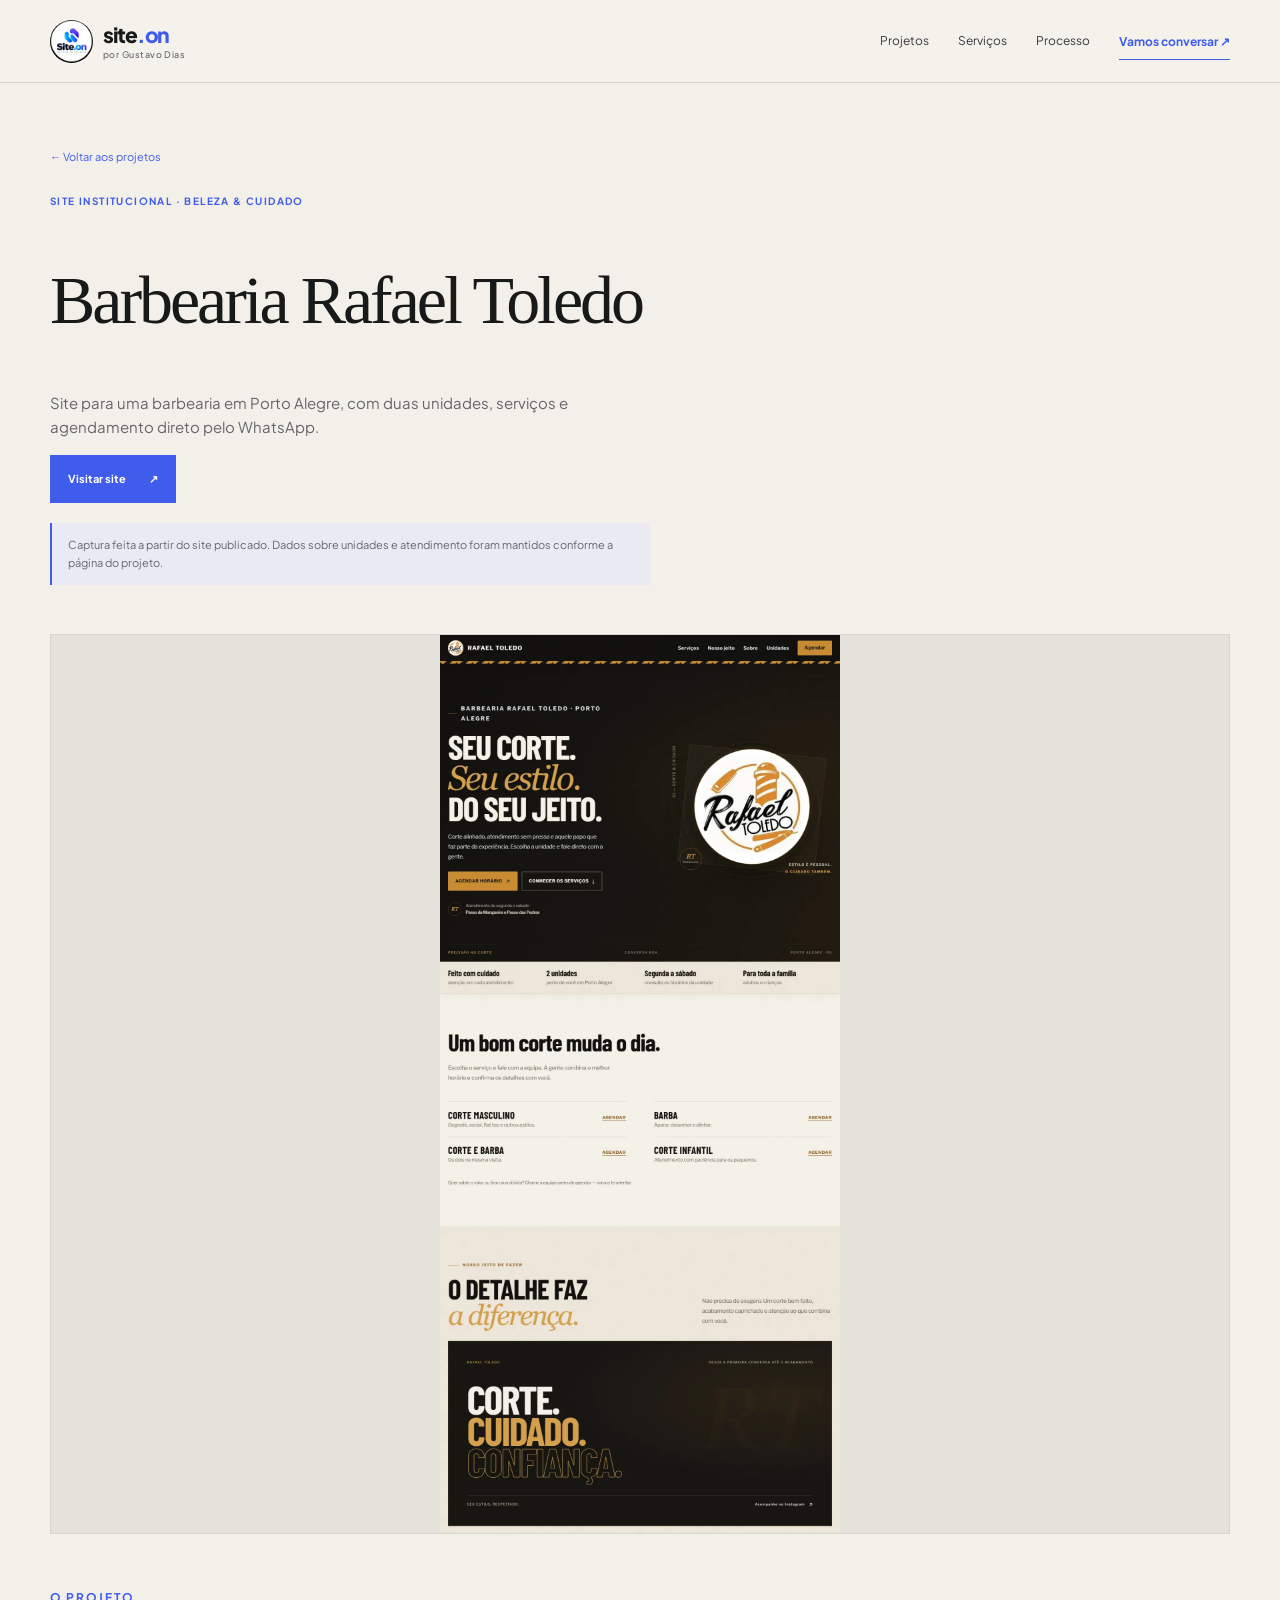
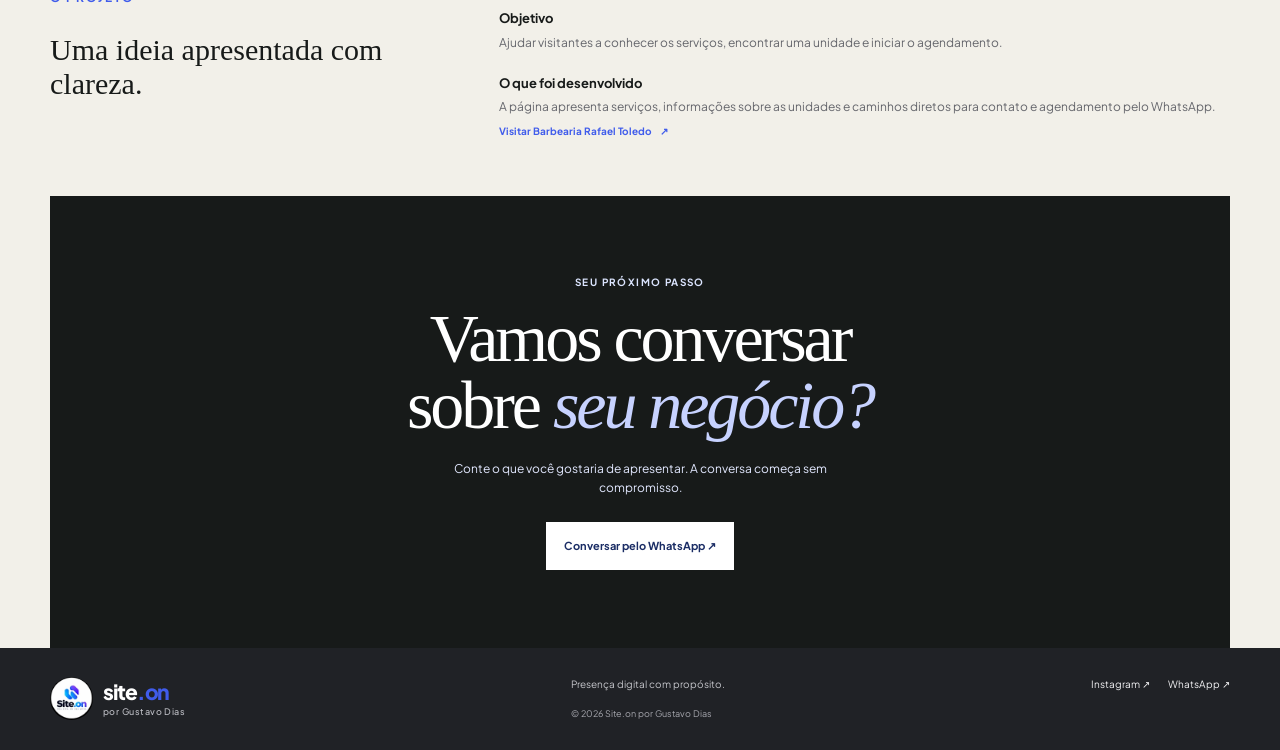
==== commit 630bca2f: "Separate services homepage from project portfolio" ====
--- a/projetos/barbearia-rafael-toledo/index.html
+++ b/projetos/barbearia-rafael-toledo/index.html
@@ -1,4 +1,4 @@
 <!doctype html>
 <html lang="pt-BR"><head><meta charset="utf-8"><meta name="viewport" content="width=device-width,initial-scale=1"><meta name="theme-color" content="#111418"><meta name="description" content="Site para uma barbearia em Porto Alegre, com duas unidades, serviços e agendamento direto pelo WhatsApp."><meta property="og:title" content="Barbearia Rafael Toledo — Site.on por Gustavo Dias"><meta property="og:image" content="../../img/portfolio-barbearia.webp"><title>Barbearia Rafael Toledo — Site.on por Gustavo Dias</title><link rel="icon" href="../../img/logo.webp" type="image/webp"><link rel="stylesheet" href="../../css/style.css"></head>
-<body><a class="skip" href="#conteudo">Pular para o conteúdo</a><header class="header"><div class="container nav"><a class="brand" href="../../" aria-label="Site.on por Gustavo Dias, início"><img src="../../img/logo.webp" alt="" width="44" height="44"><span>site<span class="accent">.on</span><small>por Gustavo Dias</small></span></a><button class="menu-toggle" aria-expanded="false" aria-controls="navigation">Menu <span aria-hidden="true">☰</span></button><nav id="navigation" aria-label="Navegação principal"><a href="../../#projetos">Projetos</a><a href="../../#servicos">Serviços</a><a href="../../#processo">Processo</a><a class="nav-cta" href="https://wa.me/5551995118200?text=Ol%C3%A1%2C%20Gustavo!%20Quero%20conversar%20sobre%20um%20site." target="_blank" rel="noopener">Vamos conversar ↗</a></nav></div></header>
-<main id="conteudo"><section class="detail-hero"><div class="container"><a class="detail-back" href="../../#projetos">← Voltar aos projetos</a><p class="eyebrow">Site institucional · beleza &amp; cuidado</p><h1>Barbearia Rafael Toledo</h1><p>Site para uma barbearia em Porto Alegre, com duas unidades, serviços e agendamento direto pelo WhatsApp.</p><a class="button button-light" href="https://gusdias-coder.github.io/barbearia-rafael-toledo/" target="_blank" rel="noopener noreferrer">Visitar site <span aria-hidden="true">↗</span></a><p class="detail-note">Captura feita a partir do site publicado. Dados sobre unidades e atendimento foram mantidos conforme a página do projeto.</p></div></section><div class="container"><img class="detail-image" src="../../img/portfolio-barbearia.webp" alt="Captura da página da Barbearia Rafael Toledo: Seu corte. Seu estilo. Do seu jeito." loading="eager"><section class="detail-info"><div><p class="eyebrow">O projeto</p><h2>Uma ideia apresentada com clareza.</h2></div><div><h3>Objetivo</h3><p>Ajudar visitantes a conhecer os serviços, encontrar uma unidade e iniciar o agendamento.</p><h3>O que foi desenvolvido</h3><p>A página apresenta serviços, informações sobre as unidades e caminhos diretos para contato e agendamento pelo WhatsApp.</p><a class="text-link" href="https://gusdias-coder.github.io/barbearia-rafael-toledo/" target="_blank" rel="noopener noreferrer">Visitar Barbearia Rafael Toledo <span aria-hidden="true">↗</span></a></div></section><section class="contact"><div class="contact-inner"><p class="eyebrow">Seu próximo passo</p><h2>Vamos conversar<br>sobre <em>seu negócio?</em></h2><p>Conte o que você gostaria de apresentar. A conversa começa sem compromisso.</p><a class="button button-light" href="https://wa.me/5551995118200?text=Ol%C3%A1%2C%20Gustavo!%20Vi%20um%20projeto%20do%20seu%20portf%C3%B3lio%20e%20quero%20conversar%20sobre%20um%20site." target="_blank" rel="noopener">Conversar pelo WhatsApp ↗</a></div></section></div></main><footer class="footer"><div class="container footer-row"><a class="brand" href="../../"><img src="../../img/logo.webp" alt="" width="38" height="38"><span>site<span class="accent">.on</span><small>por Gustavo Dias</small></span></a><p>Presença digital com propósito.</p><div><a href="https://instagram.com/usesite.on" target="_blank" rel="noopener">Instagram ↗</a><a href="https://wa.me/5551995118200" target="_blank" rel="noopener">WhatsApp ↗</a></div><small>© <span id="year"></span> Site.on por Gustavo Dias</small></div></footer><script src="../../js/main.js" defer></script></body></html>+<body><a class="skip" href="#conteudo">Pular para o conteúdo</a><header class="header"><div class="container nav"><a class="brand" href="../../" aria-label="Site.on por Gustavo Dias, início"><img src="../../img/logo.webp" alt="" width="44" height="44"><span>site<span class="accent">.on</span><small>por Gustavo Dias</small></span></a><button class="menu-toggle" aria-expanded="false" aria-controls="navigation">Menu <span aria-hidden="true">☰</span></button><nav id="navigation" aria-label="Navegação principal"><a href="../../projetos.html">Projetos</a><a href="../../#servicos">Serviços</a><a href="../../#processo">Processo</a><a class="nav-cta" href="https://wa.me/5551995118200?text=Ol%C3%A1%2C%20Gustavo!%20Quero%20conversar%20sobre%20um%20site." target="_blank" rel="noopener">Vamos conversar ↗</a></nav></div></header>
+<main id="conteudo"><section class="detail-hero"><div class="container"><a class="detail-back" href="../../projetos.html">← Voltar aos projetos</a><p class="eyebrow">Site institucional · beleza &amp; cuidado</p><h1>Barbearia Rafael Toledo</h1><p>Site para uma barbearia em Porto Alegre, com duas unidades, serviços e agendamento direto pelo WhatsApp.</p><a class="button button-light" href="https://gusdias-coder.github.io/barbearia-rafael-toledo/" target="_blank" rel="noopener noreferrer">Visitar site <span aria-hidden="true">↗</span></a><p class="detail-note">Captura feita a partir do site publicado. Dados sobre unidades e atendimento foram mantidos conforme a página do projeto.</p></div></section><div class="container"><img class="detail-image" src="../../img/portfolio-barbearia.webp" alt="Captura da página da Barbearia Rafael Toledo: Seu corte. Seu estilo. Do seu jeito." loading="eager"><section class="detail-info"><div><p class="eyebrow">O projeto</p><h2>Uma ideia apresentada com clareza.</h2></div><div><h3>Objetivo</h3><p>Ajudar visitantes a conhecer os serviços, encontrar uma unidade e iniciar o agendamento.</p><h3>O que foi desenvolvido</h3><p>A página apresenta serviços, informações sobre as unidades e caminhos diretos para contato e agendamento pelo WhatsApp.</p><a class="text-link" href="https://gusdias-coder.github.io/barbearia-rafael-toledo/" target="_blank" rel="noopener noreferrer">Visitar Barbearia Rafael Toledo <span aria-hidden="true">↗</span></a></div></section><section class="contact"><div class="contact-inner"><p class="eyebrow">Seu próximo passo</p><h2>Vamos conversar<br>sobre <em>seu negócio?</em></h2><p>Conte o que você gostaria de apresentar. A conversa começa sem compromisso.</p><a class="button button-light" href="https://wa.me/5551995118200?text=Ol%C3%A1%2C%20Gustavo!%20Vi%20um%20projeto%20do%20seu%20portf%C3%B3lio%20e%20quero%20conversar%20sobre%20um%20site." target="_blank" rel="noopener">Conversar pelo WhatsApp ↗</a></div></section></div></main><footer class="footer"><div class="container footer-row"><a class="brand" href="../../"><img src="../../img/logo.webp" alt="" width="38" height="38"><span>site<span class="accent">.on</span><small>por Gustavo Dias</small></span></a><p>Presença digital com propósito.</p><div><a href="https://instagram.com/usesite.on" target="_blank" rel="noopener">Instagram ↗</a><a href="https://wa.me/5551995118200" target="_blank" rel="noopener">WhatsApp ↗</a></div><small>© <span id="year"></span> Site.on por Gustavo Dias</small></div></footer><script src="../../js/main.js" defer></script></body></html>
--- a/css/style.css
+++ b/css/style.css
@@ -1,18 +1,21 @@
 @font-face{font-family:Jakarta;src:url('../fonts/plus-jakarta-sans-latin.woff2') format('woff2');font-display:swap}
-:root{--paper:#f5f2eb;--white:#fffefa;--ink:#18191d;--muted:#65666c;--line:#d8d6d0;--blue:#315fdb;--violet:#7247d9;--pale:#e7e9f7;--serif:Georgia,'Times New Roman',serif;--sans:Jakarta,Arial,sans-serif}
-*{box-sizing:border-box}html{scroll-behavior:smooth;scroll-padding-top:86px}body{margin:0;background:var(--paper);color:var(--ink);font:15px/1.65 var(--sans);-webkit-font-smoothing:antialiased}a{color:inherit}img{display:block;max-width:100%}button{font:inherit}.container{width:min(1180px,calc(100% - 64px));margin-inline:auto}.skip{position:absolute;top:-60px;left:12px;z-index:30;padding:12px;background:#fff;color:#111}.skip:focus{top:12px}
-.header{position:sticky;top:0;z-index:20;background:rgba(245,242,235,.96);border-bottom:1px solid var(--line)}.nav{min-height:82px;display:flex;align-items:center;justify-content:space-between;gap:30px}.brand{display:flex;align-items:center;gap:10px;text-decoration:none;font-weight:800;font-size:21px;line-height:1;letter-spacing:-1.1px}.brand img{width:43px;height:43px;object-fit:contain;border-radius:50%}.brand small{display:block;margin-top:5px;font-size:9px;letter-spacing:.05em;color:var(--muted);font-weight:500}.accent{color:var(--blue)}.nav nav{display:flex;align-items:center;gap:29px}.nav nav a{font-size:12px;text-decoration:none;color:#383940}.nav nav a:hover,.footer a:hover,.text-link:hover{color:var(--blue)}.nav nav .nav-cta{padding:10px 0 8px;border-bottom:1px solid var(--blue);color:var(--blue);font-weight:700}.menu-toggle{display:none;background:transparent;border:0;color:var(--ink)}
-.hero{padding:54px 0 0}.hero-grid{display:grid;grid-template-columns:.88fr 1.12fr;gap:58px;align-items:center}.hero-copy{padding:27px 0 54px}.eyebrow{margin:0 0 15px;color:var(--blue);font-size:10px;font-weight:700;letter-spacing:.14em;text-transform:uppercase}.hero h1,.section h2,.contact h2{margin:0;font:400 clamp(46px,6.6vw,82px)/.99 var(--serif);letter-spacing:-.045em}.hero h1 em,.contact h2 em{font-weight:400;color:var(--blue)}.intro{max-width:435px;margin:24px 0 24px;color:#4d4e53;font-size:15px;line-height:1.85}.actions{display:flex;align-items:center;gap:24px}.button{min-height:48px;display:inline-flex;align-items:center;justify-content:center;gap:23px;padding:0 17px;border:1px solid var(--ink);text-decoration:none;font-size:11px;font-weight:700;transition:background .18s,color .18s}.button:hover{background:var(--ink);color:white}.button-light{background:var(--blue);border-color:var(--blue);color:white}.button-light:hover{background:#244dbb;border-color:#244dbb}.button-quiet{border-color:transparent;color:#393a40;padding-left:0}.micro{max-width:370px;margin-top:22px;color:#77777a;font-size:10px}.hero-art{position:relative;min-width:0}.hero-art img{width:100%;height:min(46vw,540px);min-height:390px;object-fit:cover;object-position:top center;border:1px solid #bdbbb5;background:#e5e2da}.hero-art figcaption{position:absolute;right:0;bottom:0;padding:9px 12px;background:var(--white);font-size:9px;color:#4d4e53}.hero-foot{margin-top:39px;padding:14px 0;border-top:1px solid var(--ink);display:flex;justify-content:space-between;gap:20px;color:#55565b;font-size:10px}.hero-foot a{color:var(--blue);text-decoration:none;font-weight:700}
+:root{--paper:#f2f0e9;--white:#fffefa;--ink:#171a19;--muted:#65666c;--line:#d8d6d0;--blue:#405ceb;--violet:#7247d9;--olive:#b8b9ac;--terracotta:#c56b46;--pale:#e8e7df;--serif:Georgia,'Times New Roman',serif;--sans:Jakarta,Arial,sans-serif}
+*{box-sizing:border-box}html{scroll-behavior:smooth;scroll-padding-top:86px}body{margin:0;background:var(--paper);color:var(--ink);font:15px/1.65 var(--sans);-webkit-font-smoothing:antialiased;overflow-x:clip}a{color:inherit}img{display:block;max-width:100%}button{font:inherit}.container{width:min(1180px,calc(100% - 64px));margin-inline:auto}.skip{position:absolute;top:-60px;left:12px;z-index:30;padding:12px;background:#fff;color:#111}.skip:focus{top:12px}
+.header{position:sticky;top:0;z-index:20;background:rgba(245,242,235,.96);border-bottom:1px solid var(--line)}.nav{min-height:82px;display:flex;align-items:center;justify-content:space-between;gap:30px}.brand{display:flex;align-items:center;gap:10px;text-decoration:none;font-weight:800;font-size:21px;line-height:1;letter-spacing:-1.1px}.brand img{width:43px;height:43px;object-fit:contain;border-radius:50%}.brand small{display:block;margin-top:5px;font-size:9px;letter-spacing:.05em;color:var(--muted);font-weight:500}.accent{color:var(--blue)}.nav nav{display:flex;align-items:center;gap:29px}.nav nav a{font-size:12px;text-decoration:none;color:#383940}.nav nav a:hover,.nav nav a[aria-current="page"],.footer a:hover,.text-link:hover{color:var(--blue)}.nav nav .nav-cta{padding:10px 0 8px;border-bottom:1px solid var(--blue);color:var(--blue);font-weight:700}.menu-toggle{display:none;background:transparent;border:0;color:var(--ink)}
+.hero{padding:54px 0 0}.hero-grid{display:grid;grid-template-columns:.88fr 1.12fr;gap:58px;align-items:center}.hero-copy{padding:27px 0 54px}.eyebrow{margin:0 0 15px;color:var(--blue);font-size:10px;font-weight:700;letter-spacing:.14em;text-transform:uppercase}.hero h1,.section h2,.contact h2{margin:0;font:400 clamp(46px,6.6vw,82px)/.99 var(--serif);letter-spacing:-.045em}.hero h1 em,.contact h2 em{font-weight:400;color:var(--blue)}.intro{max-width:435px;margin:24px 0 24px;color:#4d4e53;font-size:15px;line-height:1.85}.actions{display:flex;align-items:center;gap:24px}.button{min-height:48px;display:inline-flex;align-items:center;justify-content:center;gap:23px;padding:0 17px;border:1px solid var(--ink);text-decoration:none;font-size:11px;font-weight:700;transition:background .18s,color .18s}.button:hover{background:var(--ink);color:white}.button-light{background:var(--blue);border-color:var(--blue);color:white}.button-light:hover{background:#244dbb;border-color:#244dbb}.button-quiet{border-color:transparent;color:#393a40;padding-left:0}.micro{max-width:370px;margin-top:22px;color:#77777a;font-size:10px}.hero-art{position:relative;min-width:0;margin:0;padding:7px;border:1px solid #c8c6c0;background:var(--white)}.hero-art img{width:100%;height:auto;aspect-ratio:1.16;object-fit:cover;object-position:top center;background:#e5e2da}.hero-art figcaption{position:absolute;right:7px;bottom:7px;padding:9px 12px;background:var(--white);font-size:9px;color:#4d4e53}.hero-foot{margin-top:39px;padding:14px 0;border-top:1px solid var(--ink);display:flex;justify-content:space-between;gap:20px;color:#55565b;font-size:10px}.hero-foot a{color:var(--blue);text-decoration:none;font-weight:700}
 .intro-strip{padding:48px 0;background:var(--pale);border-block:1px solid #d2d5e6}.strip-grid{display:grid;grid-template-columns:.75fr 1.25fr;align-items:center;gap:72px}.strip-grid p:first-child{margin:0;font:400 29px/1.16 var(--serif)}.strip-grid p:first-child strong{color:var(--blue);font-weight:400}.strip-grid p:last-child{max-width:550px;margin:0;color:#50515a;font-size:13px}
-.section{padding:100px 0}.section-head{display:flex;justify-content:space-between;align-items:end;gap:50px;margin-bottom:38px}.section-head .eyebrow{margin-bottom:11px}.section h2{font-size:clamp(38px,4.7vw,58px);line-height:1.03}.section-head>p{max-width:360px;margin:0 0 5px;color:var(--muted);font-size:12px}.project-grid{display:grid;grid-template-columns:repeat(2,minmax(0,1fr));gap:54px 28px}.project-card{min-width:0}.project-image{height:clamp(280px,35vw,450px);position:relative;overflow:hidden;display:block;background:#e6e3dc;border:1px solid #d5d2ca}.project-image img{width:100%;height:100%;object-fit:cover;object-position:top center;transition:transform .25s}.project-image:hover img{transform:scale(1.015)}.image-tag{position:absolute;bottom:0;left:0;max-width:85%;padding:9px 12px;background:var(--white);color:#393a40;font-size:9px}.image-arrow{position:absolute;right:12px;top:12px;width:34px;height:34px;display:grid;place-items:center;background:var(--white);color:var(--blue)}.project-meta{display:flex;justify-content:space-between;margin-top:13px;color:var(--blue);font-size:9px;font-weight:700;letter-spacing:.1em;text-transform:uppercase}.project-meta span:last-child{color:#818187}.project-card h3{margin:6px 0 3px;font:400 27px/1.2 var(--serif);letter-spacing:-.025em}.project-card p{max-width:465px;min-height:0;margin:0 0 10px;color:#5a5b60;font-size:12px;line-height:1.7}.text-link{color:var(--blue);font-size:10px;font-weight:700;text-decoration:none}.text-link span{padding-left:6px}.caption{margin-top:27px;color:#6b6c71;font-size:10px}
+.section{padding:100px 0}.section-head{display:flex;justify-content:space-between;align-items:end;gap:50px;margin-bottom:38px}.section-head .eyebrow{margin-bottom:11px}.section h2{font-size:clamp(38px,4.7vw,58px);line-height:1.03}.section-head>p{max-width:360px;margin:0 0 5px;color:var(--muted);font-size:12px}.project-grid{display:grid;grid-template-columns:repeat(2,minmax(0,1fr));gap:54px 28px}.project-card{min-width:0}.project-image{aspect-ratio:1.28;position:relative;overflow:hidden;display:block;background:#e6e3dc;border:1px solid #d5d2ca}.project-image img{width:100%;height:100%;object-fit:cover;object-position:top center;transition:transform .25s}.project-image:hover img{transform:scale(1.015)}.image-tag{position:absolute;bottom:0;left:0;max-width:85%;padding:9px 12px;background:var(--white);color:#393a40;font-size:9px}.image-arrow{position:absolute;right:12px;top:12px;width:34px;height:34px;display:grid;place-items:center;background:var(--white);color:var(--blue)}.project-meta{display:flex;justify-content:space-between;margin-top:13px;color:var(--blue);font-size:9px;font-weight:700;letter-spacing:.1em;text-transform:uppercase}.project-meta span:last-child{color:#818187}.project-card h3{margin:6px 0 3px;font:400 27px/1.2 var(--serif);letter-spacing:-.025em}.project-card p{max-width:465px;min-height:0;margin:0 0 10px;color:#5a5b60;font-size:12px;line-height:1.7}.text-link{color:var(--blue);font-size:10px;font-weight:700;text-decoration:none}.text-link span{padding-left:6px}.caption{margin-top:27px;color:#6b6c71;font-size:10px}
 .promise{background:#202226;color:var(--white)}.promise-grid{display:grid;grid-template-columns:.85fr 1.15fr;gap:100px}.promise .eyebrow,.benefits article>span,.steps li>span{color:#aab9f3}.promise h2{color:#fff}.body-copy{max-width:390px;margin-top:22px;color:#c3c4ca;font-size:13px}.benefits article{display:grid;grid-template-columns:42px 1fr;gap:14px;padding:16px 0 18px;border-bottom:1px solid #ffffff2a}.benefits article:first-child{padding-top:0}.benefits article>span,.steps li>span{font-size:10px;letter-spacing:.1em}.benefits h3,.steps h3{margin:0 0 5px;font-size:14px;font-weight:600}.benefits p,.steps p{margin:0;color:#c0c1c6;font-size:11px;line-height:1.75}
-.service-list{border-top:1px solid var(--ink)}.service-list article{display:grid;grid-template-columns:45px 1fr 26px;gap:18px;align-items:start;padding:21px 5px;border-bottom:1px solid var(--line)}.service-list article>span:first-child{color:var(--blue);font-size:10px}.service-list h3{margin:0 0 4px;font:400 21px/1.2 var(--serif)}.service-list p{max-width:600px;margin:0;color:var(--muted);font-size:12px}.service-symbol{color:var(--blue)}.service-note{margin-top:22px;color:var(--muted);font-size:11px}.service-note a{color:var(--blue)}
+.service-board{padding:30px 34px 25px;border:1px solid var(--ink);background:var(--olive);color:var(--ink)}.board-top{display:flex;justify-content:space-between;padding-bottom:11px;border-bottom:1px solid #171a1940;color:#41433d;font-size:9px;font-weight:700;letter-spacing:.12em}.board-title{max-width:330px;margin:30px 0 20px;font:400 clamp(30px,3.4vw,43px)/1.08 var(--serif);letter-spacing:-.035em}.service-board ol{margin:0;padding:0;list-style:none}.service-board li{display:grid;grid-template-columns:42px 1fr;gap:10px;padding:12px 0;border-top:1px solid #171a1938}.service-board li>span{color:var(--terracotta);font-size:10px;font-weight:700}.service-board li strong,.service-board li small{display:block}.service-board li strong{font-size:12px}.service-board li small{margin-top:3px;color:#464841;font-size:10px}.board-foot{display:flex;align-items:center;gap:9px;margin-top:20px;padding-top:13px;border-top:1px solid #171a1940;font-size:11px;font-weight:700}.board-foot img{border-radius:50%}.board-foot small{display:block;font-size:9px;font-weight:400}.projects-page-head{padding:48px 0 20px}.projects-page-head h1{margin:0;font:400 clamp(42px,6vw,70px)/1 var(--serif);letter-spacing:-.04em}.projects-page-head h1 em{color:var(--blue);font-weight:400}.projects-page-head>div>p:last-child{max-width:530px;color:var(--muted);font-size:13px}.projects-page-head .detail-back{margin-bottom:25px}.projects-page-head+.projects{padding-top:45px}.projects-page-head+.projects .section-head{display:none}.footer-projects{justify-self:start;color:#fff;font-size:10px;text-decoration:none}.service-list{border-top:1px solid var(--ink)}.service-list article{display:grid;grid-template-columns:45px 1fr 26px;gap:18px;align-items:start;padding:21px 5px;border-bottom:1px solid var(--line)}.service-list article>span:first-child{color:var(--blue);font-size:10px}.service-list h3{margin:0 0 4px;font:400 21px/1.2 var(--serif)}.service-list p{max-width:600px;margin:0;color:var(--muted);font-size:12px}.service-symbol{color:var(--blue)}.service-note{margin-top:22px;color:var(--muted);font-size:11px}.service-note a{color:var(--blue)}
 .process{background:#e9e7e1}.steps{display:grid;grid-template-columns:repeat(5,minmax(0,1fr));gap:20px;margin:0;padding:0;list-style:none}.steps li{padding:16px 10px 8px 0;border-top:1px solid var(--blue)}.steps li>span{color:var(--blue)}.steps h3{min-height:38px;margin-top:18px;color:var(--ink);font-size:13px}.steps p{color:#5c5d62;font-size:10px}.process-foot{margin-top:26px;color:#68696f;font-size:10px}
 .about-panel{display:grid;grid-template-columns:.38fr 1fr;gap:62px;align-items:start;padding:55px 0;border-block:1px solid var(--line)}.about-mark{font:400 125px/.9 var(--serif);letter-spacing:-.09em;color:var(--blue)}.about-panel .eyebrow{margin-top:6px}.about-panel h2{font-size:48px}.about-panel p:not(.eyebrow){max-width:650px;color:#55565b;font-size:12px;line-height:1.9}.about-panel .text-link{display:inline-block;margin-top:7px}
 .faq{background:#eeece6}.faq-grid{display:grid;grid-template-columns:.7fr 1.3fr;gap:90px}.questions details{padding:16px 0;border-bottom:1px solid #ceccc6}.questions details:first-child{border-top:1px solid #ceccc6}.questions summary{display:flex;justify-content:space-between;gap:24px;cursor:pointer;list-style:none;font-size:12px;font-weight:600}.questions summary::-webkit-details-marker{display:none}.questions summary span{color:var(--blue);font-size:17px}.questions details[open] summary span{transform:rotate(45deg)}.questions details p{max-width:620px;margin:12px 25px 2px 0;color:#5d5e63;font-size:11px;line-height:1.8}
-.contact{padding:78px 0;background:var(--blue);color:white}.contact-inner{text-align:center}.contact .eyebrow{color:#dce5ff}.contact h2{font-size:clamp(44px,6vw,68px)}.contact h2 em{color:#c7d2ff}.contact-inner>p:not(.eyebrow){max-width:410px;margin:19px auto 24px;color:#e2e8ff;font-size:12px}.contact .button{border-color:white;background:white;color:#1b2d65}.contact .button:hover{background:#e4eaff}.contact-inner>small{display:block;margin-top:18px;color:#dce5ff;font-size:9px}
+.contact{padding:78px 0;background:var(--ink);color:white}.contact-inner{text-align:center}.contact .eyebrow{color:#dce5ff}.contact h2{font-size:clamp(44px,6vw,68px)}.contact h2 em{color:#c7d2ff}.contact-inner>p:not(.eyebrow){max-width:410px;margin:19px auto 24px;color:#e2e8ff;font-size:12px}.contact .button{border-color:white;background:white;color:#1b2d65}.contact .button:hover{background:#e4eaff}.contact-inner>small{display:block;margin-top:18px;color:#dce5ff;font-size:9px}
 .footer{padding:28px 0;background:#202226;color:white}.footer-row{display:grid;grid-template-columns:1fr 1fr auto;align-items:center;gap:14px}.footer .brand{grid-row:span 2}.footer .brand small{color:#bbbcc2}.footer-row>p{margin:0;color:#c4c5ca;font-size:10px}.footer-row>div{display:flex;justify-content:end;gap:18px}.footer-row>div a{color:#f2f2f4;font-size:10px;text-decoration:none}.footer-row>small{grid-column:2/4;color:#a5a6ad;font-size:9px}
 .detail-hero{padding:60px 0 38px}.detail-hero h1{font:400 clamp(42px,6vw,68px)/1 var(--serif);letter-spacing:-.045em}.detail-hero>div>p:not(.eyebrow){max-width:600px;color:var(--muted)}.detail-back{display:inline-block;margin-bottom:27px;color:var(--blue);font-size:11px;text-decoration:none}.detail-note{max-width:720px;margin-top:20px;padding:13px 16px;border-left:2px solid var(--blue);background:#e9eaf4;color:#56575e;font-size:11px}.detail-image{width:100%;height:auto;max-height:900px;object-fit:contain;object-position:top;background:#e5e2dc;border:1px solid var(--line)}.detail-image.detail-portrait{width:min(480px,100%);margin:auto}.detail-info{display:grid;grid-template-columns:.7fr 1.3fr;gap:55px;padding:54px 0}.detail-info h2{font:400 30px/1.15 var(--serif)}.detail-info h3{margin:20px 0 3px;font-size:13px}.detail-info p{margin:0;color:var(--muted);font-size:12px}.detail-info .eyebrow{color:var(--blue)}.detail-back+.eyebrow{margin:0 0 13px}
-@media(max-width:820px){.container{width:calc(100% - 40px)}.nav{min-height:72px}.menu-toggle{display:block}.nav nav{display:none;position:absolute;top:71px;left:0;right:0;padding:19px 24px 24px;background:var(--paper);border-bottom:1px solid var(--line);flex-direction:column;align-items:stretch;gap:16px}.nav nav.is-open{display:flex}.nav nav .nav-cta{align-self:flex-start}.hero{padding-top:26px}.hero-grid{grid-template-columns:1fr;gap:4px}.hero-copy{padding:20px 0 16px}.hero h1{max-width:600px;font-size:clamp(48px,10vw,74px)}.hero-art img{height:min(86vw,540px);min-height:300px}.hero-foot{margin-top:22px}.section{padding:76px 0}.project-image{height:clamp(260px,44vw,370px)}.promise-grid,.faq-grid{grid-template-columns:1fr;gap:36px}.steps{grid-template-columns:repeat(3,1fr);row-gap:24px}.about-panel{grid-template-columns:130px 1fr;gap:34px}.about-mark{font-size:100px}.footer-row{grid-template-columns:1fr 1fr}.footer-row>small{grid-column:1/3}.detail-info{grid-template-columns:1fr;gap:5px}}
-@media(max-width:560px){.container{width:calc(100% - 32px)}.brand{font-size:19px}.hero h1{font-size:48px}.intro{font-size:13px}.actions{gap:10px;align-items:flex-start;flex-wrap:wrap}.button{min-height:45px}.hero-art img{min-height:260px}.hero-foot{font-size:9px}.hero-foot span{max-width:58%}.strip-grid{grid-template-columns:1fr;gap:13px}.strip-grid p:first-child{font-size:25px}.section{padding:66px 0}.section-head{display:block;margin-bottom:27px}.section-head>p{margin-top:15px}.project-grid{grid-template-columns:1fr;gap:35px}.project-image{height:330px}.project-card h3{font-size:25px}.project-card p{font-size:12px}.steps{grid-template-columns:1fr 1fr;gap:16px}.steps h3{min-height:0;margin-top:13px;font-size:12px}.about-panel{grid-template-columns:1fr;gap:13px;padding:37px 0}.about-mark{font-size:75px}.about-panel h2{font-size:38px}.faq-grid{gap:25px}.contact{padding:60px 0}.contact h2{font-size:48px}.footer-row{grid-template-columns:1fr}.footer .brand{grid-row:auto}.footer-row>small{grid-column:auto}.footer-row>div{justify-content:start}.detail-hero{padding-top:36px}.detail-info{padding:38px 0}}
+@media(max-width:820px){.container{width:calc(100% - 40px)}.nav{min-height:72px}.menu-toggle{display:block}.nav nav{display:none;position:absolute;top:71px;left:0;right:0;padding:19px 24px 24px;background:var(--paper);border-bottom:1px solid var(--line);flex-direction:column;align-items:stretch;gap:16px}.nav nav.is-open{display:flex}.nav nav .nav-cta{align-self:flex-start}.hero{padding-top:26px}.hero-grid{grid-template-columns:1fr;gap:4px}.hero-copy{padding:20px 0 16px}.hero h1{max-width:600px;font-size:clamp(48px,10vw,74px)}.hero-art img{aspect-ratio:1.16}.hero-foot{margin-top:22px}.section{padding:76px 0}.project-image{aspect-ratio:1.25}.promise-grid,.faq-grid{grid-template-columns:1fr;gap:36px}.steps{grid-template-columns:repeat(3,1fr);row-gap:24px}.about-panel{grid-template-columns:130px 1fr;gap:34px}.about-mark{font-size:100px}.footer-row{grid-template-columns:1fr 1fr}.footer-row>small{grid-column:1/3}.detail-info{grid-template-columns:1fr;gap:5px}}
+@media(max-width:560px){.container{width:calc(100% - 32px)}.brand{font-size:19px}.hero h1{font-size:48px}.intro{font-size:13px}.actions{gap:10px;align-items:flex-start;flex-wrap:wrap}.button{min-height:45px}.hero-art img{aspect-ratio:1.1}.hero-foot{font-size:9px}.hero-foot span{max-width:58%}.strip-grid{grid-template-columns:1fr;gap:13px}.strip-grid p:first-child{font-size:25px}.section{padding:66px 0}.section-head{display:block;margin-bottom:27px}.section-head>p{margin-top:15px}.project-grid{grid-template-columns:1fr;gap:35px}.project-image{aspect-ratio:1.12}.project-card h3{font-size:25px}.project-card p{font-size:12px}.steps{grid-template-columns:1fr 1fr;gap:16px}.steps h3{min-height:0;margin-top:13px;font-size:12px}.about-panel{grid-template-columns:1fr;gap:13px;padding:37px 0}.about-mark{font-size:75px}.about-panel h2{font-size:38px}.faq-grid{gap:25px}.contact{padding:60px 0}.contact h2{font-size:48px}.footer-row{grid-template-columns:1fr}.footer .brand{grid-row:auto}.footer-row>small{grid-column:auto}.footer-row>div{justify-content:start}.detail-hero{padding-top:36px}.detail-info{padding:38px 0}}
 @media(prefers-reduced-motion:reduce){*,*::before,*::after{scroll-behavior:auto!important;transition:none!important}}
+.reading-progress{position:fixed;z-index:30;top:0;left:0;width:0;height:2px;background:var(--blue);pointer-events:none}.steps li{transition:background .25s ease,border-color .25s ease,padding .25s ease}.steps li.is-active{border-top-width:2px;padding-top:15px}.nav nav a[aria-current="location"]{color:var(--blue)}.service-board li{transition:color .2s ease}.service-board li:hover strong{color:var(--terracotta)}
+@media(max-width:560px){.service-board{padding:23px 22px 20px}.board-title{margin:23px 0 15px;font-size:32px}.projects-page-head h1{font-size:46px}}
+@media(prefers-reduced-motion:reduce){.steps li,.service-board li{transition:none!important}}
